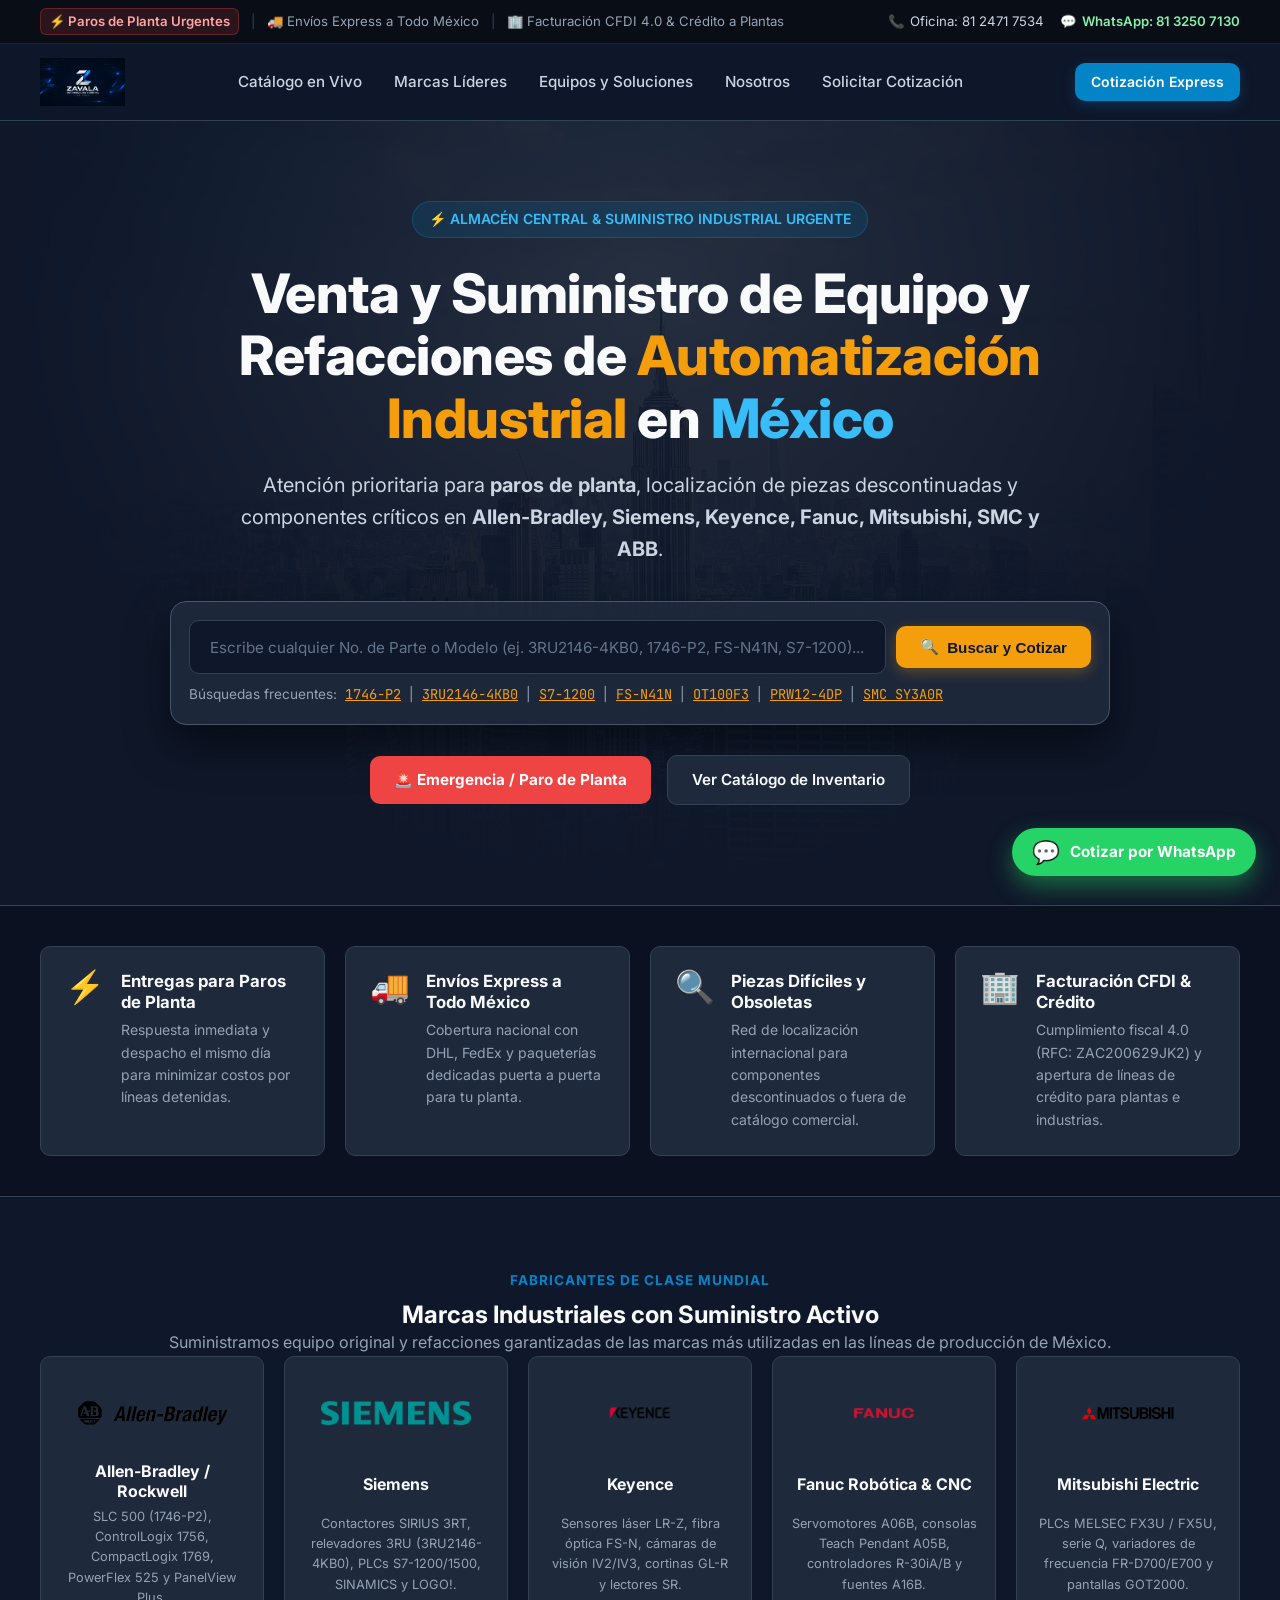
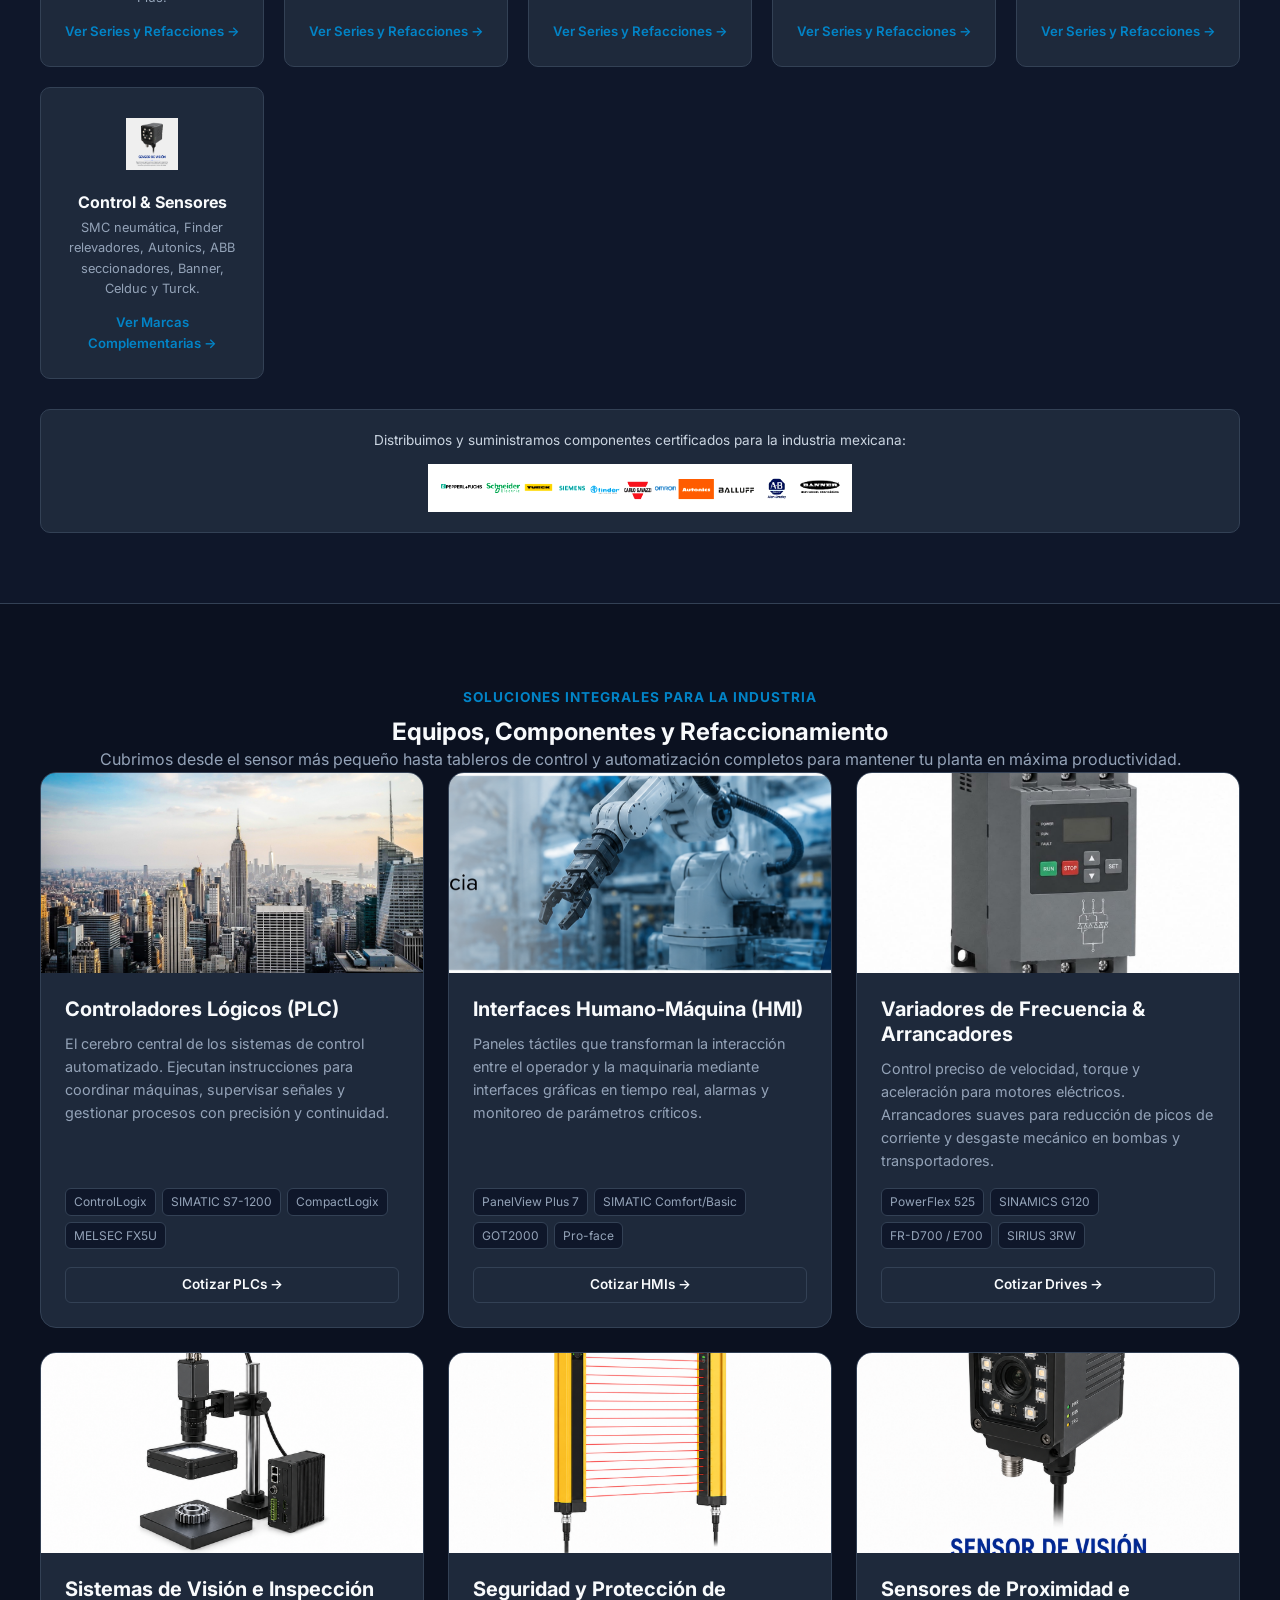
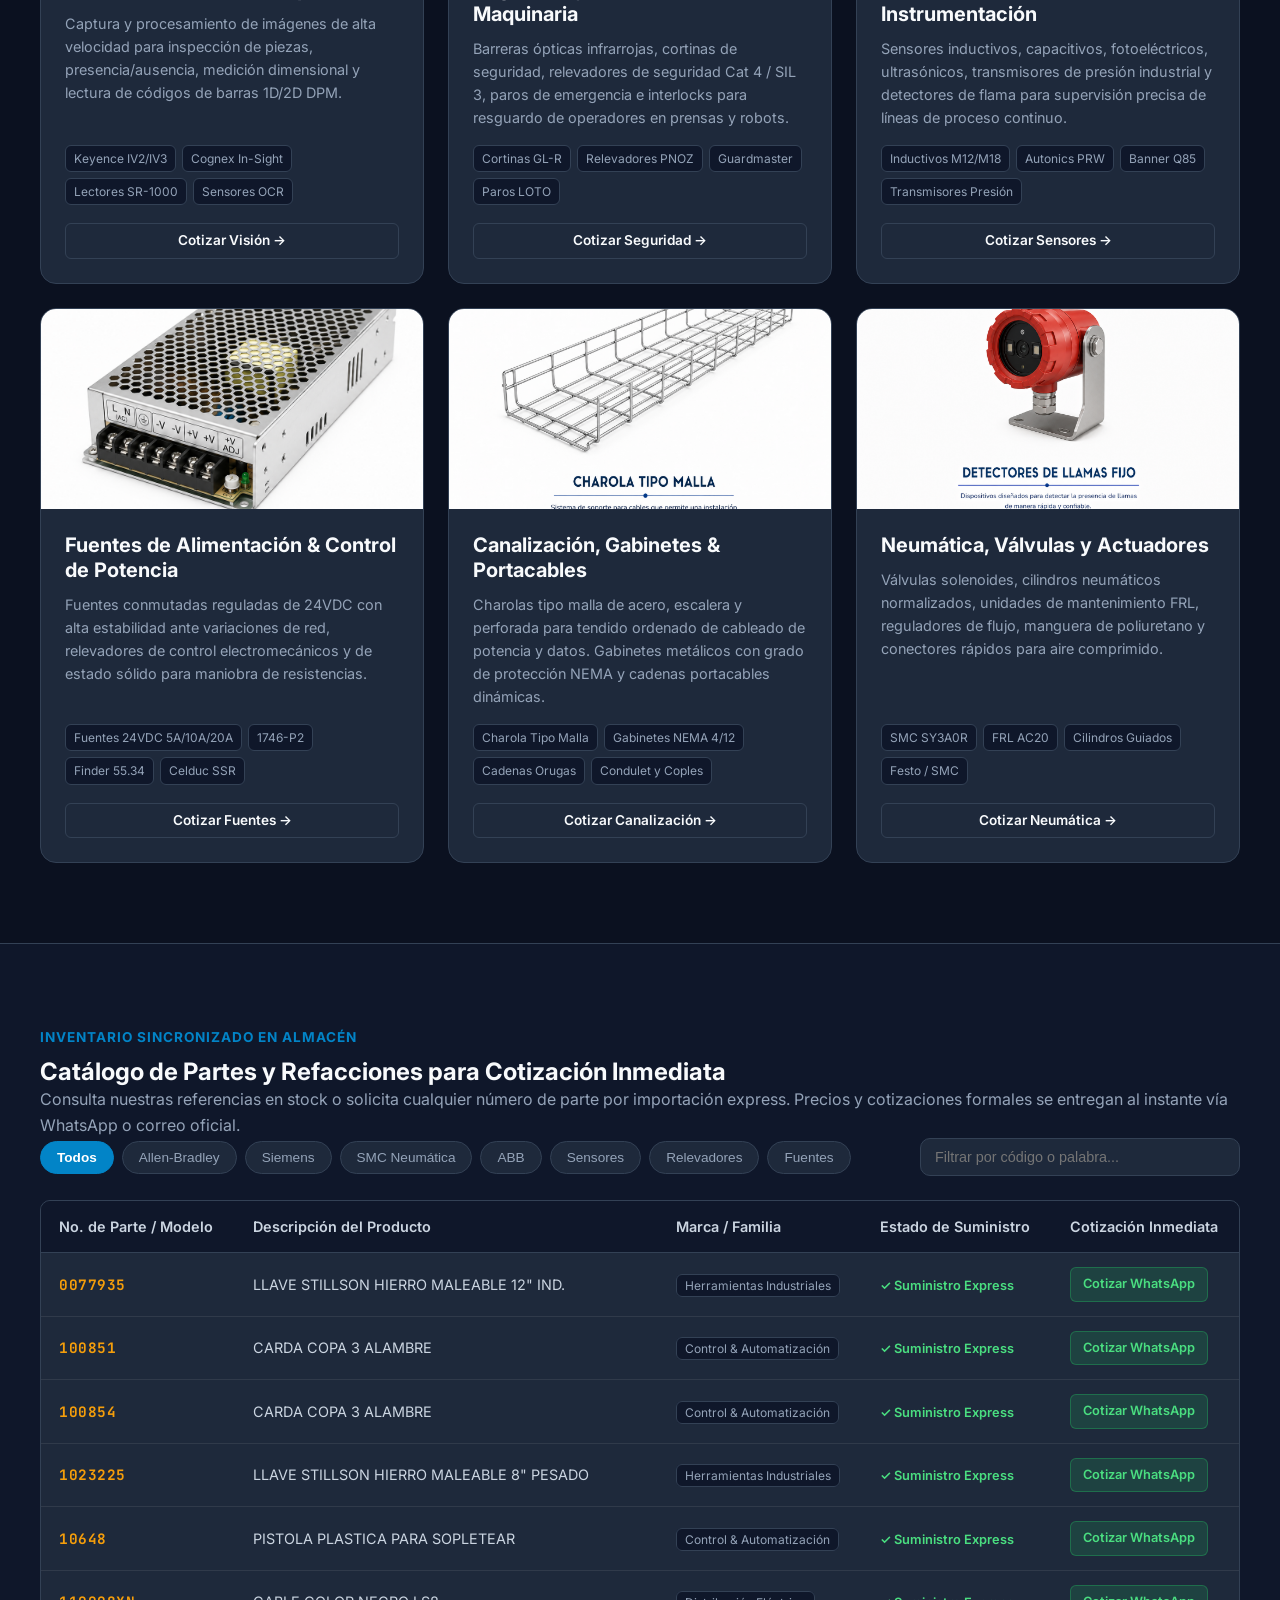
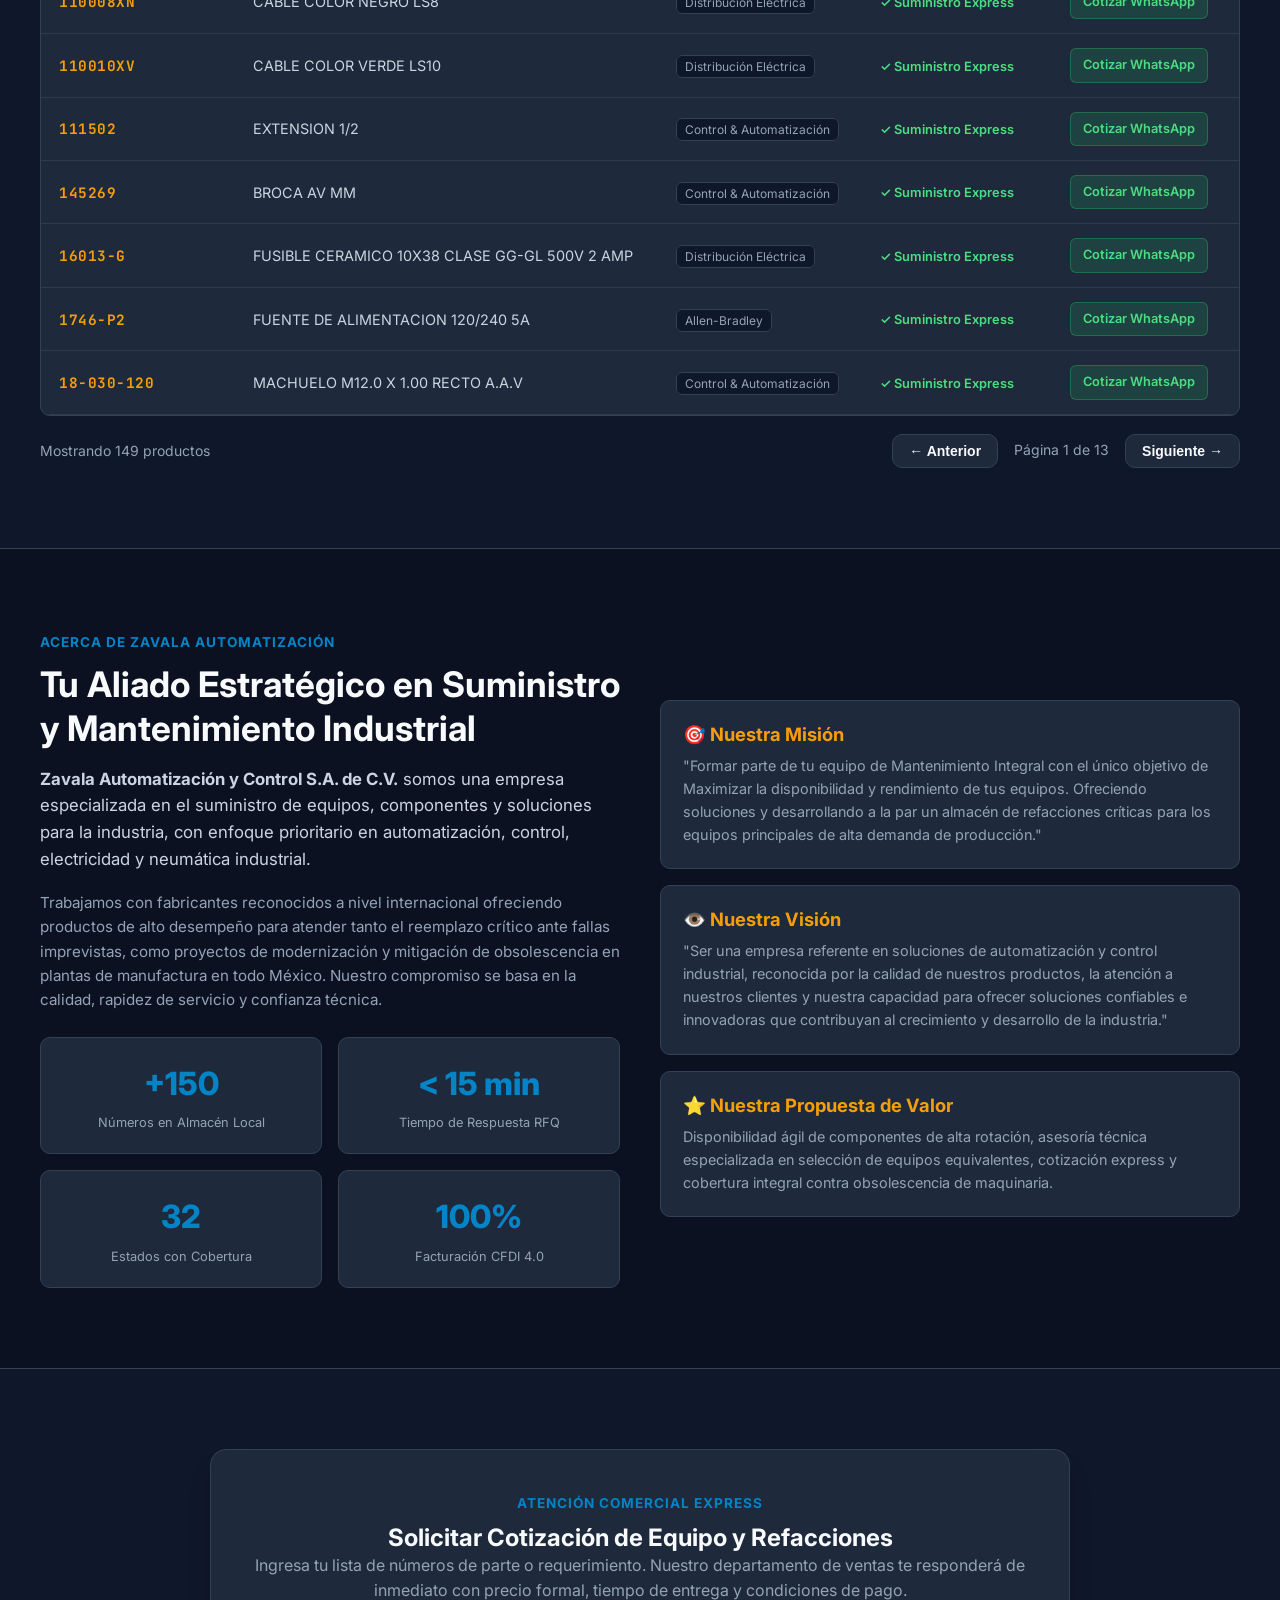
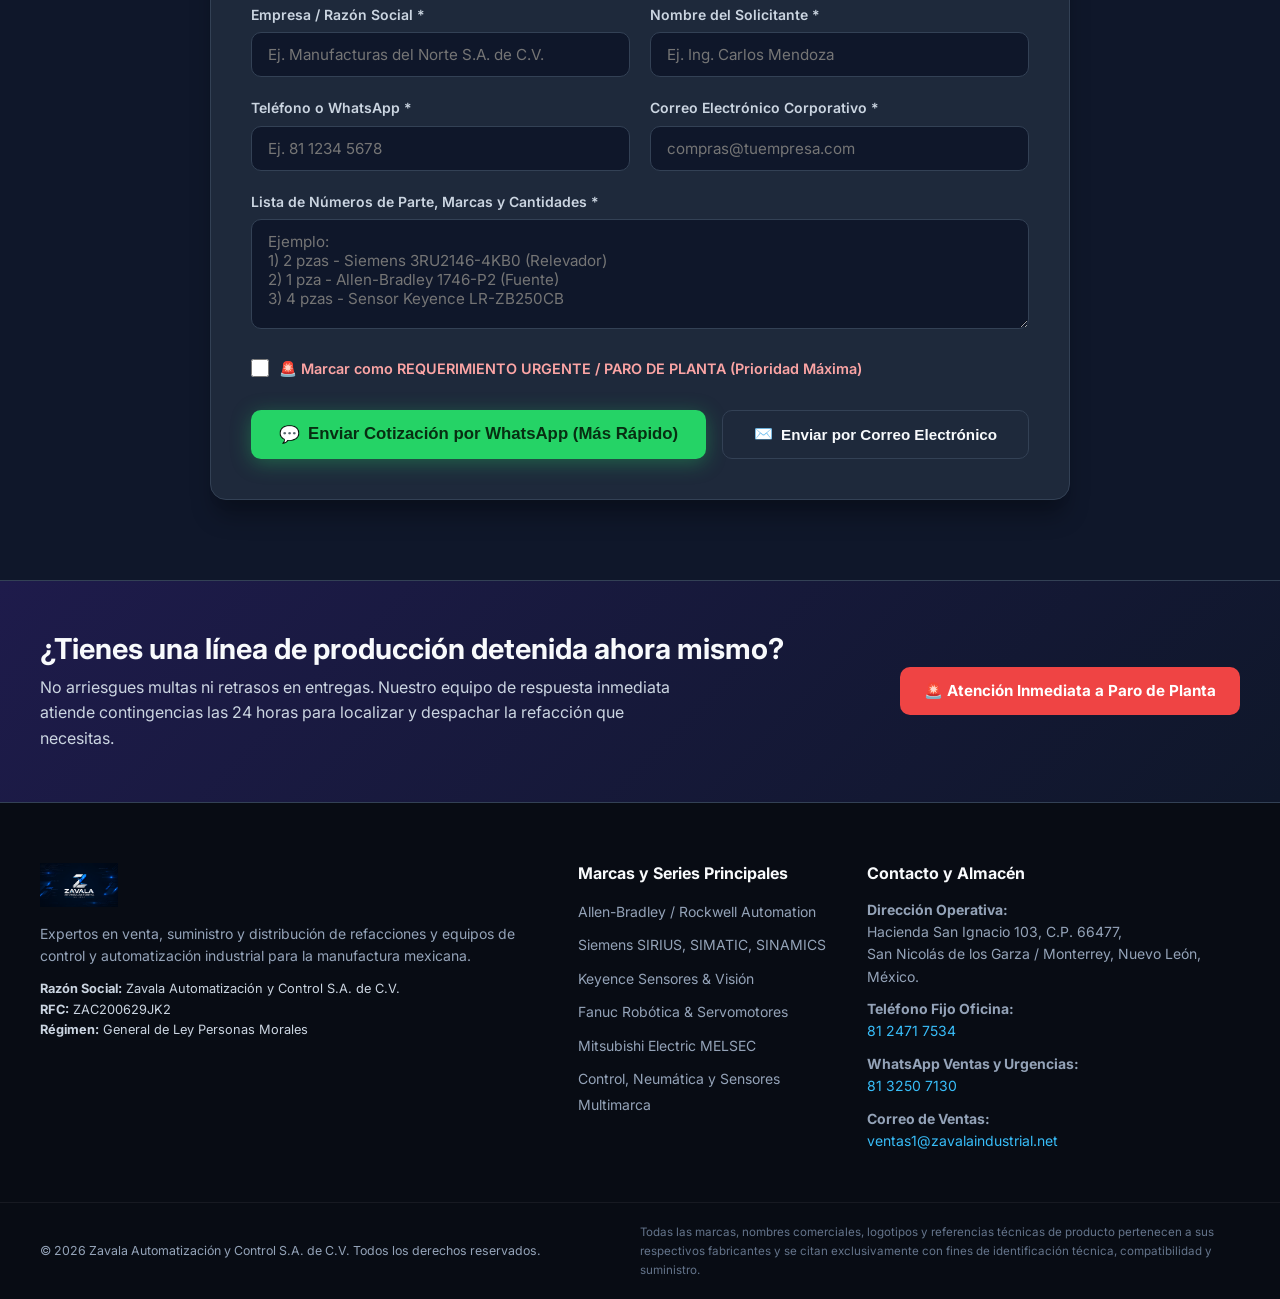
==== index.html @ d7dd98ec "feat: initial B2B portal and SEO catalog for Zavala Automatizacion" ====
<!DOCTYPE html>
<html lang="es-MX">
<head>
  <meta charset="UTF-8">
  <meta name="viewport" content="width=device-width, initial-scale=1.0">
  <title>Zavala Automatización y Control | Suministro y Refacciones Industriales en México</title>
  <meta name="description" content="Suministro urgente de refacciones y equipo de automatización industrial en México. Allen-Bradley, Siemens, Keyence, Fanuc, Mitsubishi, SMC y ABB. Atención inmediata a paros de planta, localización de piezas descontinuadas y crédito a industrias.">
  <meta name="keywords" content="automatizacion industrial monterrey, refacciones industriales mexico, paros de planta, allen bradley mexico, siemens sirius simatic, 1746-P2, 3RU2146-4KB0, sensores keyence, refacciones fanuc, variadores mitsubishi, venta de plcs">
  <link rel="canonical" href="https://zavalaautomatizacionycontrol.com.mx/">
  <link rel="icon" type="image/png" href="assets/img/favicon.png">
  <meta property="og:type" content="website">
  <meta property="og:title" content="Zavala Automatización y Control | Suministro y Refacciones Industriales en México">
  <meta property="og:description" content="Suministro de equipo y refacciones para la industria en México. Entregas urgentes para paros de planta, crédito a empresas y envíos express.">
  <meta property="og:url" content="https://zavalaautomatizacionycontrol.com.mx/">
  <meta property="og:image" content="https://zavalaautomatizacionycontrol.com.mx/assets/img/logo-zavala-horizontal.png">
  <link rel="preconnect" href="https://fonts.googleapis.com">
  <link rel="preconnect" href="https://fonts.gstatic.com" crossorigin>
  <link href="https://fonts.googleapis.com/css2?family=Inter:wght@400;500;600;700;800&family=JetBrains+Mono:wght@500;700&display=swap" rel="stylesheet">
  <link rel="stylesheet" href="assets/css/styles.css">
  <script type="application/ld+json">
  {"@context":"https://schema.org","@graph":[{"@type":"LocalBusiness","@id":"https://zavalaautomatizacionycontrol.com.mx/#organization","name":"Zavala Automatización y Control S.A. de C.V.","legalName":"Zavala Automatización y Control S.A. de C.V.","taxID":"ZAC200629JK2","url":"https://zavalaautomatizacionycontrol.com.mx/","logo":"https://zavalaautomatizacionycontrol.com.mx/assets/img/logo-zavala-horizontal.png","image":"https://zavalaautomatizacionycontrol.com.mx/assets/img/hero-bg.jpg","telephone":"+528124717534","email":"ventas1@zavalaindustrial.net","priceRange":"$$","address":{"@type":"PostalAddress","streetAddress":"Hacienda San Ignacio 103","addressLocality":"San Nicolás de los Garza / Monterrey","addressRegion":"Nuevo León","postalCode":"66477","addressCountry":"MX"},"areaServed":[{"@type":"Country","name":"México"},{"@type":"State","name":"Nuevo León"},{"@type":"State","name":"Coahuila"},{"@type":"State","name":"Querétaro"},{"@type":"State","name":"Guanajuato"},{"@type":"State","name":"San Luis Potosí"}],"openingHoursSpecification":[{"@type":"OpeningHoursSpecification","dayOfWeek":["Monday","Tuesday","Wednesday","Thursday","Friday"],"opens":"08:00","closes":"18:30"},{"@type":"OpeningHoursSpecification","dayOfWeek":["Saturday"],"opens":"09:00","closes":"14:00"}]},{"@type":"WebSite","@id":"https://zavalaautomatizacionycontrol.com.mx/#website","url":"https://zavalaautomatizacionycontrol.com.mx/","name":"Zavala Automatización y Control","potentialAction":{"@type":"SearchAction","target":"https://zavalaautomatizacionycontrol.com.mx/?q={search_term_string}","query-input":"required name=search_term_string"}}]}
  </script>
</head>
<body>
  <!-- 1. Topbar Corporativa -->
  <div class="topbar">
    <div class="container topbar-content">
      <div class="topbar-left">
        <span class="badge-urgent">⚡ Paros de Planta Urgentes</span>
        <span class="divider">|</span>
        <span>🚚 Envíos Express a Todo México</span>
        <span class="divider">|</span>
        <span>🏢 Facturación CFDI 4.0 & Crédito a Plantas</span>
      </div>
      <div class="topbar-right">
        <a href="tel:8124717534" class="topbar-link"><span class="icon">📞</span> Oficina: 81 2471 7534</a>
        <a href="https://wa.me/5218132507130" target="_blank" class="topbar-link topbar-wa"><span class="icon">💬</span> WhatsApp: 81 3250 7130</a>
      </div>
    </div>
  </div>

  <!-- 2. Header / Navegación -->
  <header class="site-header">
    <div class="container header-container">
      <a href="./" class="brand-logo-link">
        <img src="assets/img/logo-zavala-horizontal.png" alt="Zavala Automatización y Control S.A. de C.V." class="brand-logo" width="220" height="48">
      </a>
      <nav class="main-nav">
        <a href="#catalogo" class="nav-link">Catálogo en Vivo</a>
        <a href="#marcas" class="nav-link">Marcas Líderes</a>
        <a href="#equipos" class="nav-link">Equipos y Soluciones</a>
        <a href="#nosotros" class="nav-link">Nosotros</a>
        <a href="#contacto" class="nav-link">Solicitar Cotización</a>
      </nav>
      <div class="header-actions">
        <a href="https://wa.me/5218132507130?text=Hola%20Zavala%2C%20requiero%20cotizaci%C3%B3n%20urgente%20de%20un%20n%C3%BAmero%20de%20parte" target="_blank" class="btn btn-primary btn-sm">Cotización Express</a>
      </div>
    </div>
  </header>

  <main>
    <!-- 3. Hero Section con Buscador en Tiempo Real -->
    <section class="hero-section">
      <div class="hero-overlay"></div>
      <div class="container hero-content">
        <div class="hero-badge-pill"><span>⚡ ALMACÉN CENTRAL & SUMINISTRO INDUSTRIAL URGENTE</span></div>
        <h1 class="hero-title">Venta y Suministro de Equipo y Refacciones de <span class="highlight-amber">Automatización Industrial</span> en <span class="highlight-cyan">México</span></h1>
        <p class="hero-subtitle">Atención prioritaria para <strong>paros de planta</strong>, localización de piezas descontinuadas y componentes críticos en <strong>Allen-Bradley, Siemens, Keyence, Fanuc, Mitsubishi, SMC y ABB</strong>.</p>
        <div class="hero-search-wrapper">
          <div class="hero-search-box">
            <input type="text" id="hero-search-input" class="search-input-field" placeholder="Escribe cualquier No. de Parte o Modelo (ej. 3RU2146-4KB0, 1746-P2, FS-N41N, S7-1200)..." autocomplete="off">
            <button type="button" id="btn-hero-search" class="btn btn-accent"><span>🔍</span> Buscar y Cotizar</button>
          </div>
          <div class="hero-search-helper">
            <span>Búsquedas frecuentes:</span>
            <span class="helper-example" data-val="1746-P2">1746-P2</span> | <span class="helper-example" data-val="3RU2146-4KB0">3RU2146-4KB0</span> | <span class="helper-example" data-val="S7-1200">S7-1200</span> | <span class="helper-example" data-val="FS-N41N">FS-N41N</span> | <span class="helper-example" data-val="OT100F3">OT100F3</span> | <span class="helper-example" data-val="PRW12-4DP">PRW12-4DP</span> | <span class="helper-example" data-val="SMC SY3A0R">SMC SY3A0R</span>
          </div>
          <!-- Tarjeta Dinámica de Cotización Inmediata con enlace de respaldo resiliente -->
          <div id="custom-part-card" class="custom-part-card">
            <div class="custom-part-card-content">
              <div class="custom-part-text">
                <h4>¿Buscas el No. de Parte <span id="custom-part-query" class="part-number-code"></span>?</h4>
                <p>Lo suministramos de nuestro almacén local o mediante importación express en tiempo récord.</p>
              </div>
              <a href="https://wa.me/5218132507130" id="custom-part-wa-btn" target="_blank" class="btn btn-wa-large"><span>💬</span> Cotizar este No. de Parte por WhatsApp</a>
            </div>
          </div>
        </div>
        <div class="hero-cta-group">
          <a href="https://wa.me/5218132507130?text=Hola%20Zavala%2C%20tengo%20un%20paro%20de%20planta%20urgente%20y%20necesito%20cotizar" target="_blank" class="btn btn-danger-pulse">🚨 Emergencia / Paro de Planta</a>
          <a href="#catalogo" class="btn btn-secondary">Ver Catálogo de Inventario</a>
        </div>
      </div>
    </section>

    <!-- 4. Los 4 Diferenciadores B2B -->
    <section class="section-differentiators">
      <div class="container differentiators-grid">
        <div class="diff-card">
          <div class="diff-icon">⚡</div>
          <div class="diff-info"><h3>Entregas para Paros de Planta</h3><p>Respuesta inmediata y despacho el mismo día para minimizar costos por líneas detenidas.</p></div>
        </div>
        <div class="diff-card">
          <div class="diff-icon">🚚</div>
          <div class="diff-info"><h3>Envíos Express a Todo México</h3><p>Cobertura nacional con DHL, FedEx y paqueterías dedicadas puerta a puerta para tu planta.</p></div>
        </div>
        <div class="diff-card">
          <div class="diff-icon">🔍</div>
          <div class="diff-info"><h3>Piezas Difíciles y Obsoletas</h3><p>Red de localización internacional para componentes descontinuados o fuera de catálogo comercial.</p></div>
        </div>
        <div class="diff-card">
          <div class="diff-icon">🏢</div>
          <div class="diff-info"><h3>Facturación CFDI & Crédito</h3><p>Cumplimiento fiscal 4.0 (RFC: ZAC200629JK2) y apertura de líneas de crédito para plantas e industrias.</p></div>
        </div>
      </div>
    </section>

    <!-- 5. Marcas Líderes -->
    <section class="section-brands" id="marcas">
      <div class="container">
        <div class="section-header text-center">
          <span class="section-tag">Fabricantes de Clase Mundial</span>
          <h2>Marcas Industriales con Suministro Activo</h2>
          <p>Suministramos equipo original y refacciones garantizadas de las marcas más utilizadas en las líneas de producción de México.</p>
        </div>
        <div class="brands-grid">
          <a href="marcas/allen-bradley.html" class="brand-card-link">
            <div class="brand-card">
              <div class="brand-img-wrap"><img src="assets/img/marca-allen-bradley.png" alt="Allen-Bradley Rockwell Automation México" loading="lazy"></div>
              <h3>Allen-Bradley / Rockwell</h3>
              <p>SLC 500 (1746-P2), ControlLogix 1756, CompactLogix 1769, PowerFlex 525 y PanelView Plus.</p>
              <span class="brand-explore">Ver Series y Refacciones →</span>
            </div>
          </a>
          <a href="marcas/siemens.html" class="brand-card-link">
            <div class="brand-card">
              <div class="brand-img-wrap"><img src="assets/img/marca-siemens.png" alt="Siemens SIMATIC SIRIUS SINAMICS México" loading="lazy"></div>
              <h3>Siemens</h3>
              <p>Contactores SIRIUS 3RT, relevadores 3RU (3RU2146-4KB0), PLCs S7-1200/1500, SINAMICS y LOGO!.</p>
              <span class="brand-explore">Ver Series y Refacciones →</span>
            </div>
          </a>
          <a href="marcas/keyence.html" class="brand-card-link">
            <div class="brand-card">
              <div class="brand-img-wrap"><img src="assets/img/marca-keyence.png" alt="Sensores Keyence México" loading="lazy"></div>
              <h3>Keyence</h3>
              <p>Sensores láser LR-Z, fibra óptica FS-N, cámaras de visión IV2/IV3, cortinas GL-R y lectores SR.</p>
              <span class="brand-explore">Ver Series y Refacciones →</span>
            </div>
          </a>
          <a href="marcas/fanuc.html" class="brand-card-link">
            <div class="brand-card">
              <div class="brand-img-wrap"><img src="assets/img/marca-fanuc.png" alt="Refacciones Fanuc Robotica y CNC México" loading="lazy"></div>
              <h3>Fanuc Robótica & CNC</h3>
              <p>Servomotores A06B, consolas Teach Pendant A05B, controladores R-30iA/B y fuentes A16B.</p>
              <span class="brand-explore">Ver Series y Refacciones →</span>
            </div>
          </a>
          <a href="marcas/mitsubishi.html" class="brand-card-link">
            <div class="brand-card">
              <div class="brand-img-wrap"><img src="assets/img/marca-mitsubishi.png" alt="Mitsubishi Electric Automatizacion México" loading="lazy"></div>
              <h3>Mitsubishi Electric</h3>
              <p>PLCs MELSEC FX3U / FX5U, serie Q, variadores de frecuencia FR-D700/E700 y pantallas GOT2000.</p>
              <span class="brand-explore">Ver Series y Refacciones →</span>
            </div>
          </a>
          <a href="marcas/control-y-sensores.html" class="brand-card-link">
            <div class="brand-card">
              <div class="brand-img-wrap"><img src="assets/img/equipo-sensores-proximidad.png" alt="Sensores y Neumática Industrial Multimarca" loading="lazy"></div>
              <h3>Control & Sensores</h3>
              <p>SMC neumática, Finder relevadores, Autonics, ABB seccionadores, Banner, Celduc y Turck.</p>
              <span class="brand-explore">Ver Marcas Complementarias →</span>
            </div>
          </a>
        </div>
        <div class="brands-odoo-cintillo">
          <p>Distribuimos y suministramos componentes certificados para la industria mexicana:</p>
          <img src="assets/img/cintillo-marcas-odoo.png" alt="Marcas industriales representadas por Zavala" loading="lazy">
        </div>
      </div>
    </section>

    <!-- 6. Las 9 Categorías de Equipos -->
    <section class="section-categories" id="equipos">
      <div class="container">
        <div class="section-header text-center">
          <span class="section-tag">Soluciones Integrales para la Industria</span>
          <h2>Equipos, Componentes y Refaccionamiento</h2>
          <p>Cubrimos desde el sensor más pequeño hasta tableros de control y automatización completos para mantener tu planta en máxima productividad.</p>
        </div>
        <div class="categories-grid">
          <div class="category-card">
            <img src="assets/img/hero-bg.jpg" alt="Procesadores y Controladores Lógicos PLC" class="category-card-img" loading="lazy">
            <div class="category-card-body">
              <h3>Controladores Lógicos (PLC)</h3>
              <p>El cerebro central de los sistemas de control automatizado. Ejecutan instrucciones para coordinar máquinas, supervisar señales y gestionar procesos con precisión y continuidad.</p>
              <div class="category-tags"><span class="tech-tag">ControlLogix</span><span class="tech-tag">SIMATIC S7-1200</span><span class="tech-tag">CompactLogix</span><span class="tech-tag">MELSEC FX5U</span></div>
              <a href="https://wa.me/5218132507130?text=Hola%20Zavala%2C%20requiero%20cotizaci%C3%B3n%20de%20PLCs%20y%20M%C3%B3dulos" target="_blank" class="btn btn-outline-sm">Cotizar PLCs →</a>
            </div>
          </div>
          <div class="category-card">
            <img src="assets/img/banner-secundario.png" alt="Interfaces Humano Máquina HMI" class="category-card-img" loading="lazy">
            <div class="category-card-body">
              <h3>Interfaces Humano-Máquina (HMI)</h3>
              <p>Paneles táctiles que transforman la interacción entre el operador y la maquinaria mediante interfaces gráficas en tiempo real, alarmas y monitoreo de parámetros críticos.</p>
              <div class="category-tags"><span class="tech-tag">PanelView Plus 7</span><span class="tech-tag">SIMATIC Comfort/Basic</span><span class="tech-tag">GOT2000</span><span class="tech-tag">Pro-face</span></div>
              <a href="https://wa.me/5218132507130?text=Hola%20Zavala%2C%20requiero%20cotizaci%C3%B3n%20de%20pantallas%20HMI" target="_blank" class="btn btn-outline-sm">Cotizar HMIs →</a>
            </div>
          </div>
          <div class="category-card">
            <img src="assets/img/equipo-arrancador-suave.jpeg" alt="Variadores de Frecuencia y Arrancadores Suaves" class="category-card-img" loading="lazy">
            <div class="category-card-body">
              <h3>Variadores de Frecuencia & Arrancadores</h3>
              <p>Control preciso de velocidad, torque y aceleración para motores eléctricos. Arrancadores suaves para reducción de picos de corriente y desgaste mecánico en bombas y transportadores.</p>
              <div class="category-tags"><span class="tech-tag">PowerFlex 525</span><span class="tech-tag">SINAMICS G120</span><span class="tech-tag">FR-D700 / E700</span><span class="tech-tag">SIRIUS 3RW</span></div>
              <a href="https://wa.me/5218132507130?text=Hola%20Zavala%2C%20requiero%20cotizar%20un%20variador%20o%20arrancador%20suave" target="_blank" class="btn btn-outline-sm">Cotizar Drives →</a>
            </div>
          </div>
          <div class="category-card">
            <img src="assets/img/equipo-sistemas-vision.png" alt="Sistemas de Visión Artificial y Lectores" class="category-card-img" loading="lazy">
            <div class="category-card-body">
              <h3>Sistemas de Visión e Inspección</h3>
              <p>Captura y procesamiento de imágenes de alta velocidad para inspección de piezas, presencia/ausencia, medición dimensional y lectura de códigos de barras 1D/2D DPM.</p>
              <div class="category-tags"><span class="tech-tag">Keyence IV2/IV3</span><span class="tech-tag">Cognex In-Sight</span><span class="tech-tag">Lectores SR-1000</span><span class="tech-tag">Sensores OCR</span></div>
              <a href="https://wa.me/5218132507130?text=Hola%20Zavala%2C%20necesito%20cotizar%20c%C3%A1maras%20o%20sistemas%20de%20visi%C3%B3n" target="_blank" class="btn btn-outline-sm">Cotizar Visión →</a>
            </div>
          </div>
          <div class="category-card">
            <img src="assets/img/equipo-cortinas-seguridad.png" alt="Seguridad Industrial y Cortinas Ópticas" class="category-card-img" loading="lazy">
            <div class="category-card-body">
              <h3>Seguridad y Protección de Maquinaria</h3>
              <p>Barreras ópticas infrarrojas, cortinas de seguridad, relevadores de seguridad Cat 4 / SIL 3, paros de emergencia e interlocks para resguardo de operadores en prensas y robots.</p>
              <div class="category-tags"><span class="tech-tag">Cortinas GL-R</span><span class="tech-tag">Relevadores PNOZ</span><span class="tech-tag">Guardmaster</span><span class="tech-tag">Paros LOTO</span></div>
              <a href="https://wa.me/5218132507130?text=Hola%20Zavala%2C%20requiero%20cotizar%20cortinas%20o%20relevadores%20de%20seguridad" target="_blank" class="btn btn-outline-sm">Cotizar Seguridad →</a>
            </div>
          </div>
          <div class="category-card">
            <img src="assets/img/equipo-sensores-proximidad.png" alt="Sensores de Proximidad e Instrumentación" class="category-card-img" loading="lazy">
            <div class="category-card-body">
              <h3>Sensores de Proximidad e Instrumentación</h3>
              <p>Sensores inductivos, capacitivos, fotoeléctricos, ultrasónicos, transmisores de presión industrial y detectores de flama para supervisión precisa de líneas de proceso continuo.</p>
              <div class="category-tags"><span class="tech-tag">Inductivos M12/M18</span><span class="tech-tag">Autonics PRW</span><span class="tech-tag">Banner Q85</span><span class="tech-tag">Transmisores Presión</span></div>
              <a href="https://wa.me/5218132507130?text=Hola%20Zavala%2C%20requiero%20sensores%20o%20transmisores%20industriales" target="_blank" class="btn btn-outline-sm">Cotizar Sensores →</a>
            </div>
          </div>
          <div class="category-card">
            <img src="assets/img/equipo-fuentes-alimentacion.png" alt="Fuentes de Alimentación y Distribución" class="category-card-img" loading="lazy">
            <div class="category-card-body">
              <h3>Fuentes de Alimentación & Control de Potencia</h3>
              <p>Fuentes conmutadas reguladas de 24VDC con alta estabilidad ante variaciones de red, relevadores de control electromecánicos y de estado sólido para maniobra de resistencias.</p>
              <div class="category-tags"><span class="tech-tag">Fuentes 24VDC 5A/10A/20A</span><span class="tech-tag">1746-P2</span><span class="tech-tag">Finder 55.34</span><span class="tech-tag">Celduc SSR</span></div>
              <a href="https://wa.me/5218132507130?text=Hola%20Zavala%2C%20requiero%20fuentes%20de%20poder%20o%20relevadores" target="_blank" class="btn btn-outline-sm">Cotizar Fuentes →</a>
            </div>
          </div>
          <div class="category-card">
            <img src="assets/img/equipo-charolas-portacables.png" alt="Canalización, Portacables y Gabinetes" class="category-card-img" loading="lazy">
            <div class="category-card-body">
              <h3>Canalización, Gabinetes & Portacables</h3>
              <p>Charolas tipo malla de acero, escalera y perforada para tendido ordenado de cableado de potencia y datos. Gabinetes metálicos con grado de protección NEMA y cadenas portacables dinámicas.</p>
              <div class="category-tags"><span class="tech-tag">Charola Tipo Malla</span><span class="tech-tag">Gabinetes NEMA 4/12</span><span class="tech-tag">Cadenas Orugas</span><span class="tech-tag">Condulet y Coples</span></div>
              <a href="https://wa.me/5218132507130?text=Hola%20Zavala%2C%20requiero%20charolas%20o%20gabinetes%20industriales" target="_blank" class="btn btn-outline-sm">Cotizar Canalización →</a>
            </div>
          </div>
          <div class="category-card">
            <img src="assets/img/equipo-detectores-flama.png" alt="Neumática e Instrumentación Industrial" class="category-card-img" loading="lazy">
            <div class="category-card-body">
              <h3>Neumática, Válvulas y Actuadores</h3>
              <p>Válvulas solenoides, cilindros neumáticos normalizados, unidades de mantenimiento FRL, reguladores de flujo, manguera de poliuretano y conectores rápidos para aire comprimido.</p>
              <div class="category-tags"><span class="tech-tag">SMC SY3A0R</span><span class="tech-tag">FRL AC20</span><span class="tech-tag">Cilindros Guiados</span><span class="tech-tag">Festo / SMC</span></div>
              <a href="https://wa.me/5218132507130?text=Hola%20Zavala%2C%20requiero%20equipo%20neum%C3%A1tico%20o%20v%C3%A1lvulas" target="_blank" class="btn btn-outline-sm">Cotizar Neumática →</a>
            </div>
          </div>
        </div>
      </div>
    </section>

    <!-- 7. Catálogo en Vivo Sincronizado (149 Productos) -->
    <section class="section-live-catalog" id="catalogo">
      <div class="container">
        <div class="section-header">
          <span class="section-tag">Inventario Sincronizado en Almacén</span>
          <h2>Catálogo de Partes y Refacciones para Cotización Inmediata</h2>
          <p>Consulta nuestras referencias en stock o solicita cualquier número de parte por importación express. Precios y cotizaciones formales se entregan al instante vía WhatsApp o correo oficial.</p>
        </div>
        <div class="catalog-controls">
          <div class="category-filters">
            <button type="button" class="filter-btn active" data-category="todos">Todos</button>
            <button type="button" class="filter-btn" data-category="Allen-Bradley">Allen-Bradley</button>
            <button type="button" class="filter-btn" data-category="Siemens">Siemens</button>
            <button type="button" class="filter-btn" data-category="SMC">SMC Neumática</button>
            <button type="button" class="filter-btn" data-category="ABB">ABB</button>
            <button type="button" class="filter-btn" data-category="Sensores e Instrumentación">Sensores</button>
            <button type="button" class="filter-btn" data-category="Relevación y Seguridad">Relevadores</button>
            <button type="button" class="filter-btn" data-category="Fuentes de Alimentación">Fuentes</button>
          </div>
          <div class="catalog-search-box">
            <input type="text" id="catalog-search-input" class="catalog-search-input" placeholder="Filtrar por código o palabra...">
          </div>
        </div>
        <div class="table-responsive">
          <table class="table-industrial">
            <thead>
              <tr>
                <th>No. de Parte / Modelo</th>
                <th>Descripción del Producto</th>
                <th>Marca / Familia</th>
                <th>Estado de Suministro</th>
                <th>Cotización Inmediata</th>
              </tr>
            </thead>
            <tbody id="catalog-tbody">
              <tr><td colspan="5" class="text-center py-4">Cargando inventario sincronizado de Odoo...</td></tr>
            </tbody>
          </table>
        </div>
        <div class="catalog-pagination">
          <div id="catalog-count">Cargando datos...</div>
          <div class="pagination-controls">
            <button type="button" id="btn-prev-page" class="btn btn-secondary btn-sm" disabled>← Anterior</button>
            <span id="page-info" style="line-height: 32px; padding: 0 8px;">Página 1</span>
            <button type="button" id="btn-next-page" class="btn btn-secondary btn-sm">Siguiente →</button>
          </div>
        </div>
      </div>
    </section>

    <!-- 8. Quiénes Somos, Misión y Visión -->
    <section class="section-about" id="nosotros">
      <div class="container about-grid">
        <div class="about-text">
          <span class="section-tag">Acerca de Zavala Automatización</span>
          <h2>Tu Aliado Estratégico en Suministro y Mantenimiento Industrial</h2>
          <p class="about-lead"><strong>Zavala Automatización y Control S.A. de C.V.</strong> somos una empresa especializada en el suministro de equipos, componentes y soluciones para la industria, con enfoque prioritario en automatización, control, electricidad y neumática industrial.</p>
          <p class="about-desc">Trabajamos con fabricantes reconocidos a nivel internacional ofreciendo productos de alto desempeño para atender tanto el reemplazo crítico ante fallas imprevistas, como proyectos de modernización y mitigación de obsolescencia en plantas de manufactura en todo México. Nuestro compromiso se basa en la calidad, rapidez de servicio y confianza técnica.</p>
          <div class="about-stats">
            <div class="stat-box"><div class="stat-num">+150</div><div class="stat-label">Números en Almacén Local</div></div>
            <div class="stat-box"><div class="stat-num">&lt; 15 min</div><div class="stat-label">Tiempo de Respuesta RFQ</div></div>
            <div class="stat-box"><div class="stat-num">32</div><div class="stat-label">Estados con Cobertura</div></div>
            <div class="stat-box"><div class="stat-num">100%</div><div class="stat-label">Facturación CFDI 4.0</div></div>
          </div>
        </div>
        <div class="mv-cards-grid">
          <div class="mv-card">
            <h3>🎯 Nuestra Misión</h3>
            <p>"Formar parte de tu equipo de Mantenimiento Integral con el único objetivo de Maximizar la disponibilidad y rendimiento de tus equipos. Ofreciendo soluciones y desarrollando a la par un almacén de refacciones críticas para los equipos principales de alta demanda de producción."</p>
          </div>
          <div class="mv-card">
            <h3>👁️ Nuestra Visión</h3>
            <p>"Ser una empresa referente en soluciones de automatización y control industrial, reconocida por la calidad de nuestros productos, la atención a nuestros clientes y nuestra capacidad para ofrecer soluciones confiables e innovadoras que contribuyan al crecimiento y desarrollo de la industria."</p>
          </div>
          <div class="mv-card">
            <h3>⭐ Nuestra Propuesta de Valor</h3>
            <p>Disponibilidad ágil de componentes de alta rotación, asesoría técnica especializada en selección de equipos equivalentes, cotización express y cobertura integral contra obsolescencia de maquinaria.</p>
          </div>
        </div>
      </div>
    </section>

    <!-- 9. Formulario RFQ -->
    <section class="section-rfq" id="contacto">
      <div class="container">
        <div class="rfq-wrapper">
          <div class="section-header text-center">
            <span class="section-tag">Atención Comercial Express</span>
            <h2>Solicitar Cotización de Equipo y Refacciones</h2>
            <p>Ingresa tu lista de números de parte o requerimiento. Nuestro departamento de ventas te responderá de inmediato con precio formal, tiempo de entrega y condiciones de pago.</p>
          </div>
          <form id="rfq-form" class="rfq-form">
            <div class="form-group">
              <label for="rfq-empresa" class="form-label">Empresa / Razón Social *</label>
              <input type="text" id="rfq-empresa" class="form-control" placeholder="Ej. Manufacturas del Norte S.A. de C.V." required>
            </div>
            <div class="form-group">
              <label for="rfq-contacto" class="form-label">Nombre del Solicitante *</label>
              <input type="text" id="rfq-contacto" class="form-control" placeholder="Ej. Ing. Carlos Mendoza" required>
            </div>
            <div class="form-group">
              <label for="rfq-telefono" class="form-label">Teléfono o WhatsApp *</label>
              <input type="tel" id="rfq-telefono" class="form-control" placeholder="Ej. 81 1234 5678" required>
            </div>
            <div class="form-group">
              <label for="rfq-email" class="form-label">Correo Electrónico Corporativo *</label>
              <input type="email" id="rfq-email" class="form-control" placeholder="compras@tuempresa.com" required>
            </div>
            <div class="form-group-full">
              <label for="rfq-partes" class="form-label">Lista de Números de Parte, Marcas y Cantidades *</label>
              <textarea id="rfq-partes" class="form-control" placeholder="Ejemplo:&#10;1) 2 pzas - Siemens 3RU2146-4KB0 (Relevador)&#10;2) 1 pza - Allen-Bradley 1746-P2 (Fuente)&#10;3) 4 pzas - Sensor Keyence LR-ZB250CB" required></textarea>
            </div>
            <div class="form-group-full form-check">
              <input type="checkbox" id="rfq-urgente">
              <label for="rfq-urgente">🚨 Marcar como REQUERIMIENTO URGENTE / PARO DE PLANTA (Prioridad Máxima)</label>
            </div>
            <div class="rfq-actions">
              <button type="button" id="btn-rfq-wa" class="btn btn-wa-large" style="flex: 1;"><span>💬</span> Enviar Cotización por WhatsApp (Más Rápido)</button>
              <button type="button" id="btn-rfq-email" class="btn btn-secondary" style="flex: 1;"><span>✉️</span> Enviar por Correo Electrónico</button>
            </div>
          </form>
        </div>
      </div>
    </section>

    <!-- 10. Banner de Urgencia -->
    <section class="section-urgent-banner">
      <div class="container urgent-banner-box">
        <div class="urgent-text">
          <h2>¿Tienes una línea de producción detenida ahora mismo?</h2>
          <p>No arriesgues multas ni retrasos en entregas. Nuestro equipo de respuesta inmediata atiende contingencias las 24 horas para localizar y despachar la refacción que necesitas.</p>
        </div>
        <div class="urgent-actions">
          <a href="https://wa.me/5218132507130?text=EMERGENCIA%3A%20Paro%20de%20planta%20en%20curso.%20Requiero%20soporte%20y%20suministro%20inmediato" target="_blank" class="btn btn-danger-pulse">🚨 Atención Inmediata a Paro de Planta</a>
        </div>
      </div>
    </section>
  </main>

  <!-- 11. Footer -->
  <footer class="site-footer">
    <div class="container footer-grid">
      <div class="footer-col footer-about">
        <img src="assets/img/logo-zavala-horizontal.png" alt="Zavala Automatización y Control" class="footer-logo" width="220">
        <p>Expertos en venta, suministro y distribución de refacciones y equipos de control y automatización industrial para la manufactura mexicana.</p>
        <p class="company-legal"><strong>Razón Social:</strong> Zavala Automatización y Control S.A. de C.V.<br><strong>RFC:</strong> ZAC200629JK2<br><strong>Régimen:</strong> General de Ley Personas Morales</p>
      </div>
      <div class="footer-col">
        <h4>Marcas y Series Principales</h4>
        <ul class="footer-links">
          <li><a href="marcas/allen-bradley.html">Allen-Bradley / Rockwell Automation</a></li>
          <li><a href="marcas/siemens.html">Siemens SIRIUS, SIMATIC, SINAMICS</a></li>
          <li><a href="marcas/keyence.html">Keyence Sensores & Visión</a></li>
          <li><a href="marcas/fanuc.html">Fanuc Robótica & Servomotores</a></li>
          <li><a href="marcas/mitsubishi.html">Mitsubishi Electric MELSEC</a></li>
          <li><a href="marcas/control-y-sensores.html">Control, Neumática y Sensores Multimarca</a></li>
        </ul>
      </div>
      <div class="footer-col">
        <h4>Contacto y Almacén</h4>
        <p class="footer-contact-item"><strong>Dirección Operativa:</strong><br>Hacienda San Ignacio 103, C.P. 66477,<br>San Nicolás de los Garza / Monterrey, Nuevo León, México.</p>
        <p class="footer-contact-item"><strong>Teléfono Fijo Oficina:</strong><br><a href="tel:8124717534">81 2471 7534</a></p>
        <p class="footer-contact-item"><strong>WhatsApp Ventas y Urgencias:</strong><br><a href="https://wa.me/5218132507130" target="_blank">81 3250 7130</a></p>
        <p class="footer-contact-item"><strong>Correo de Ventas:</strong><br><a href="mailto:ventas1@zavalaindustrial.net">ventas1@zavalaindustrial.net</a></p>
      </div>
    </div>
    <div class="footer-bottom">
      <div class="container footer-bottom-content">
        <p>© 2026 Zavala Automatización y Control S.A. de C.V. Todos los derechos reservados.</p>
        <p class="footer-disclaimer">Todas las marcas, nombres comerciales, logotipos y referencias técnicas de producto pertenecen a sus respectivos fabricantes y se citan exclusivamente con fines de identificación técnica, compatibilidad y suministro.</p>
      </div>
    </div>
  </footer>

  <!-- 12. Botón Flotante Permanente de WhatsApp -->
  <a href="https://wa.me/5218132507130?text=Hola%20Zavala%2C%20requiero%20cotizaci%C3%B3n%20urgente%20de%20equipo%20industrial" class="wa-floating-btn" target="_blank" aria-label="Contactar a Ventas por WhatsApp">
    <span class="wa-icon">💬</span>
    <span class="wa-text">Cotizar por WhatsApp</span>
  </a>

  <script src="assets/js/app.js"></script>
</body>
</html>
---- assets/css/styles.css ----
/* ==========================================================================
   ZAVALA AUTOMATIZACIÓN Y CONTROL S.A. DE C.V.
   styles.css - Master Aggregator Stylesheet
   ========================================================================== */

@import url('base.css');
@import url('layout.css');
@import url('components.css');
@import url('brands.css');
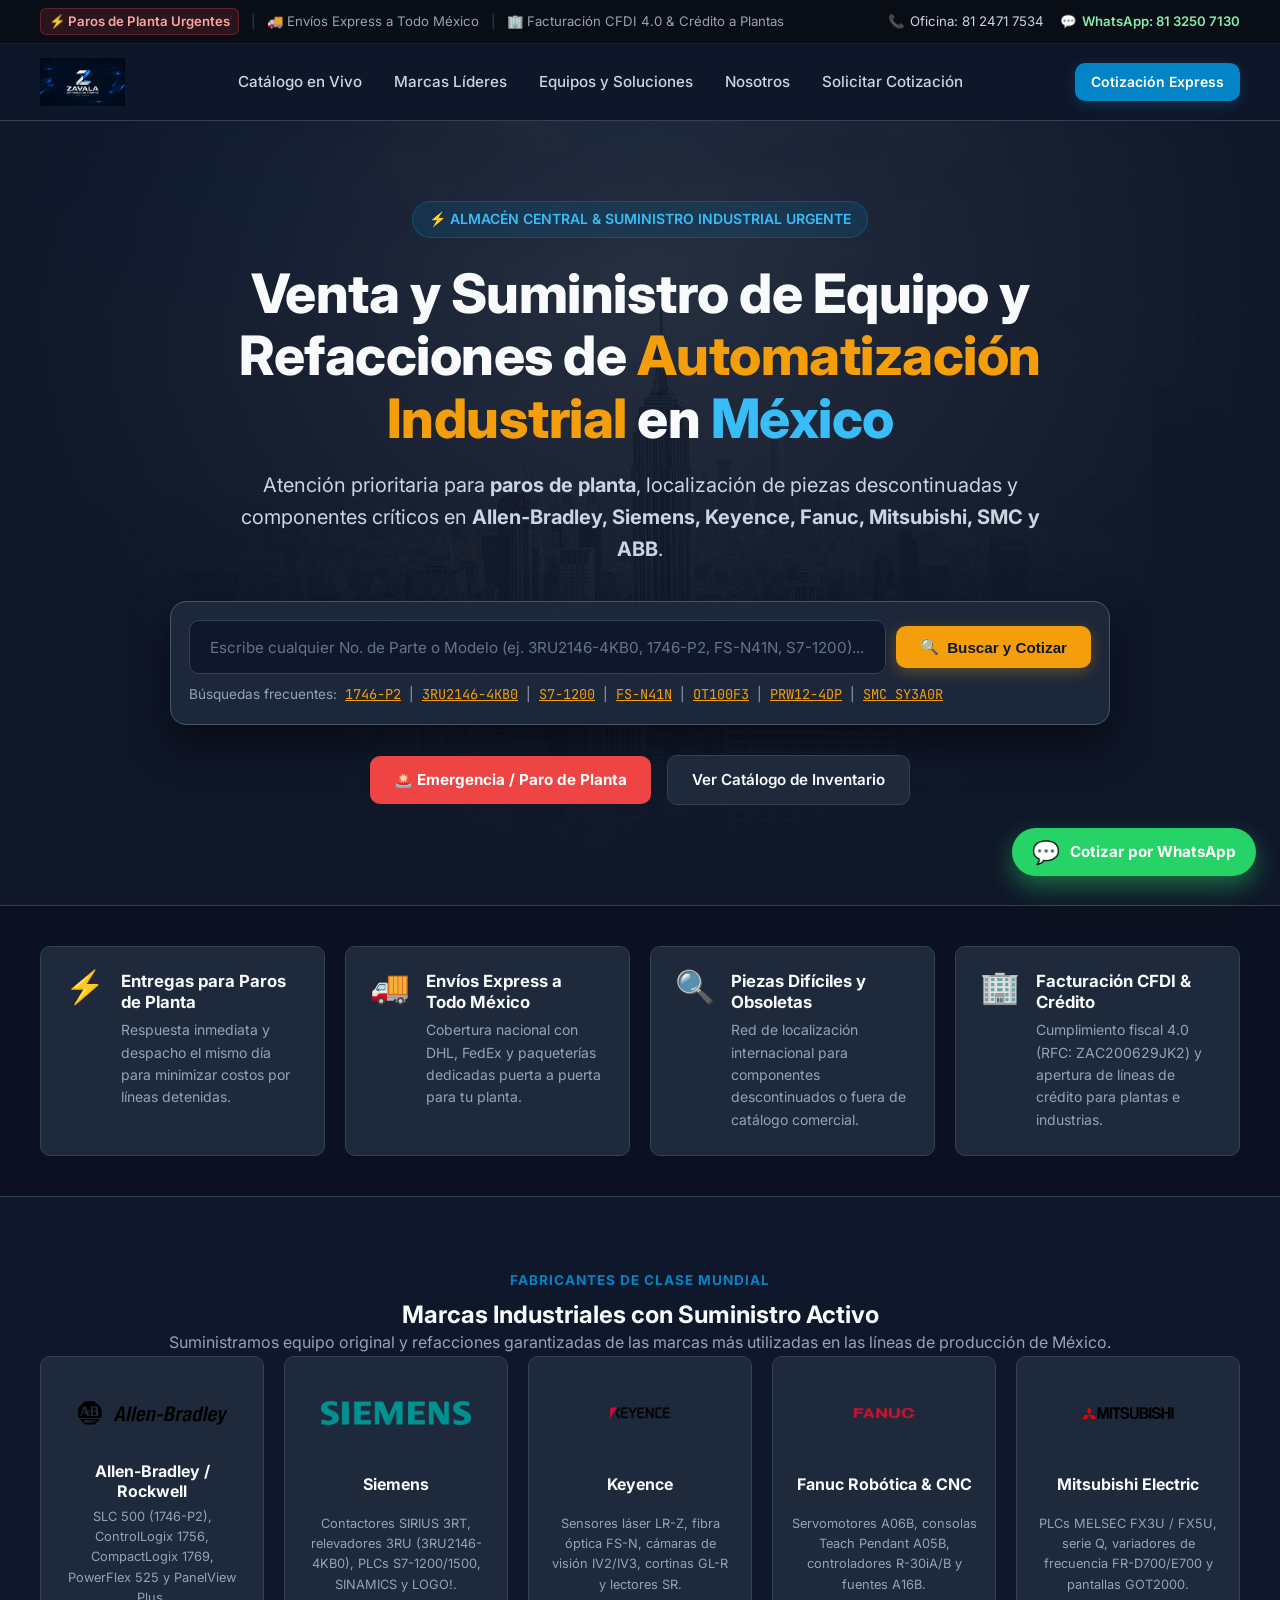
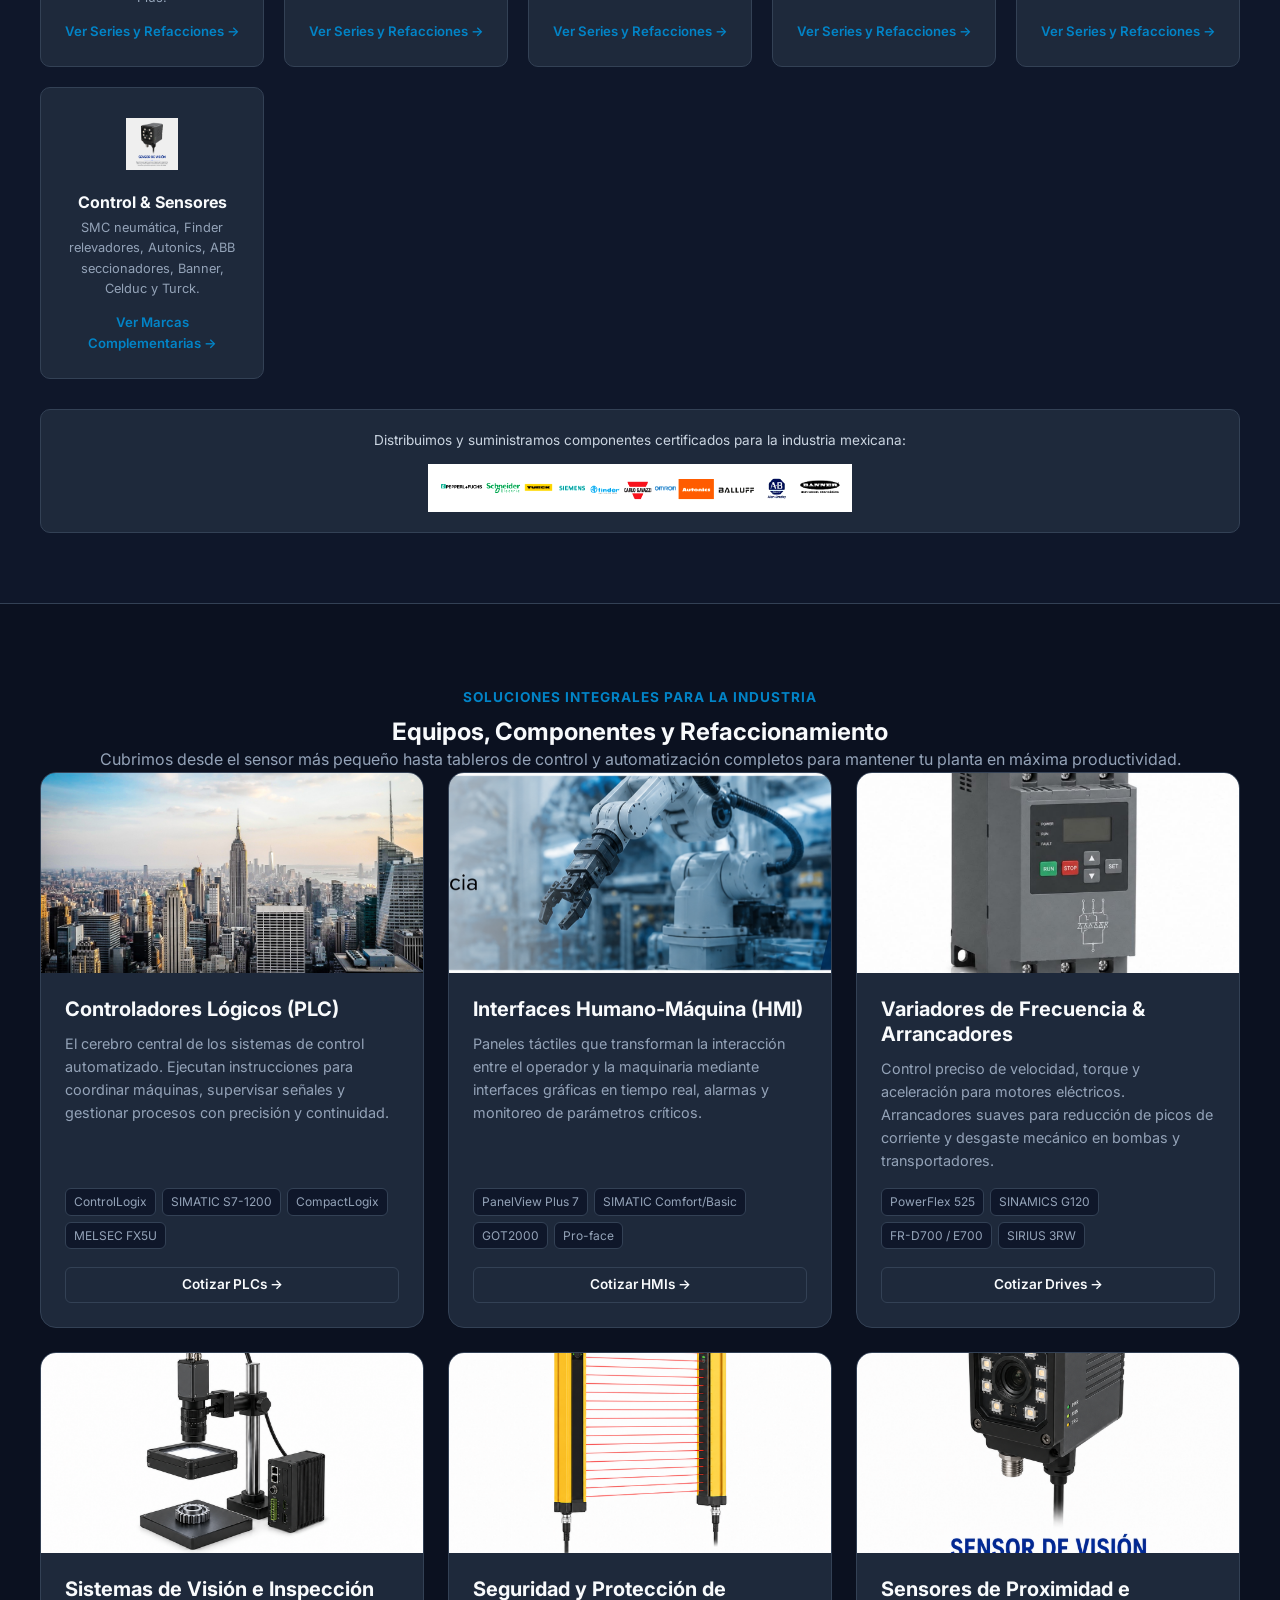
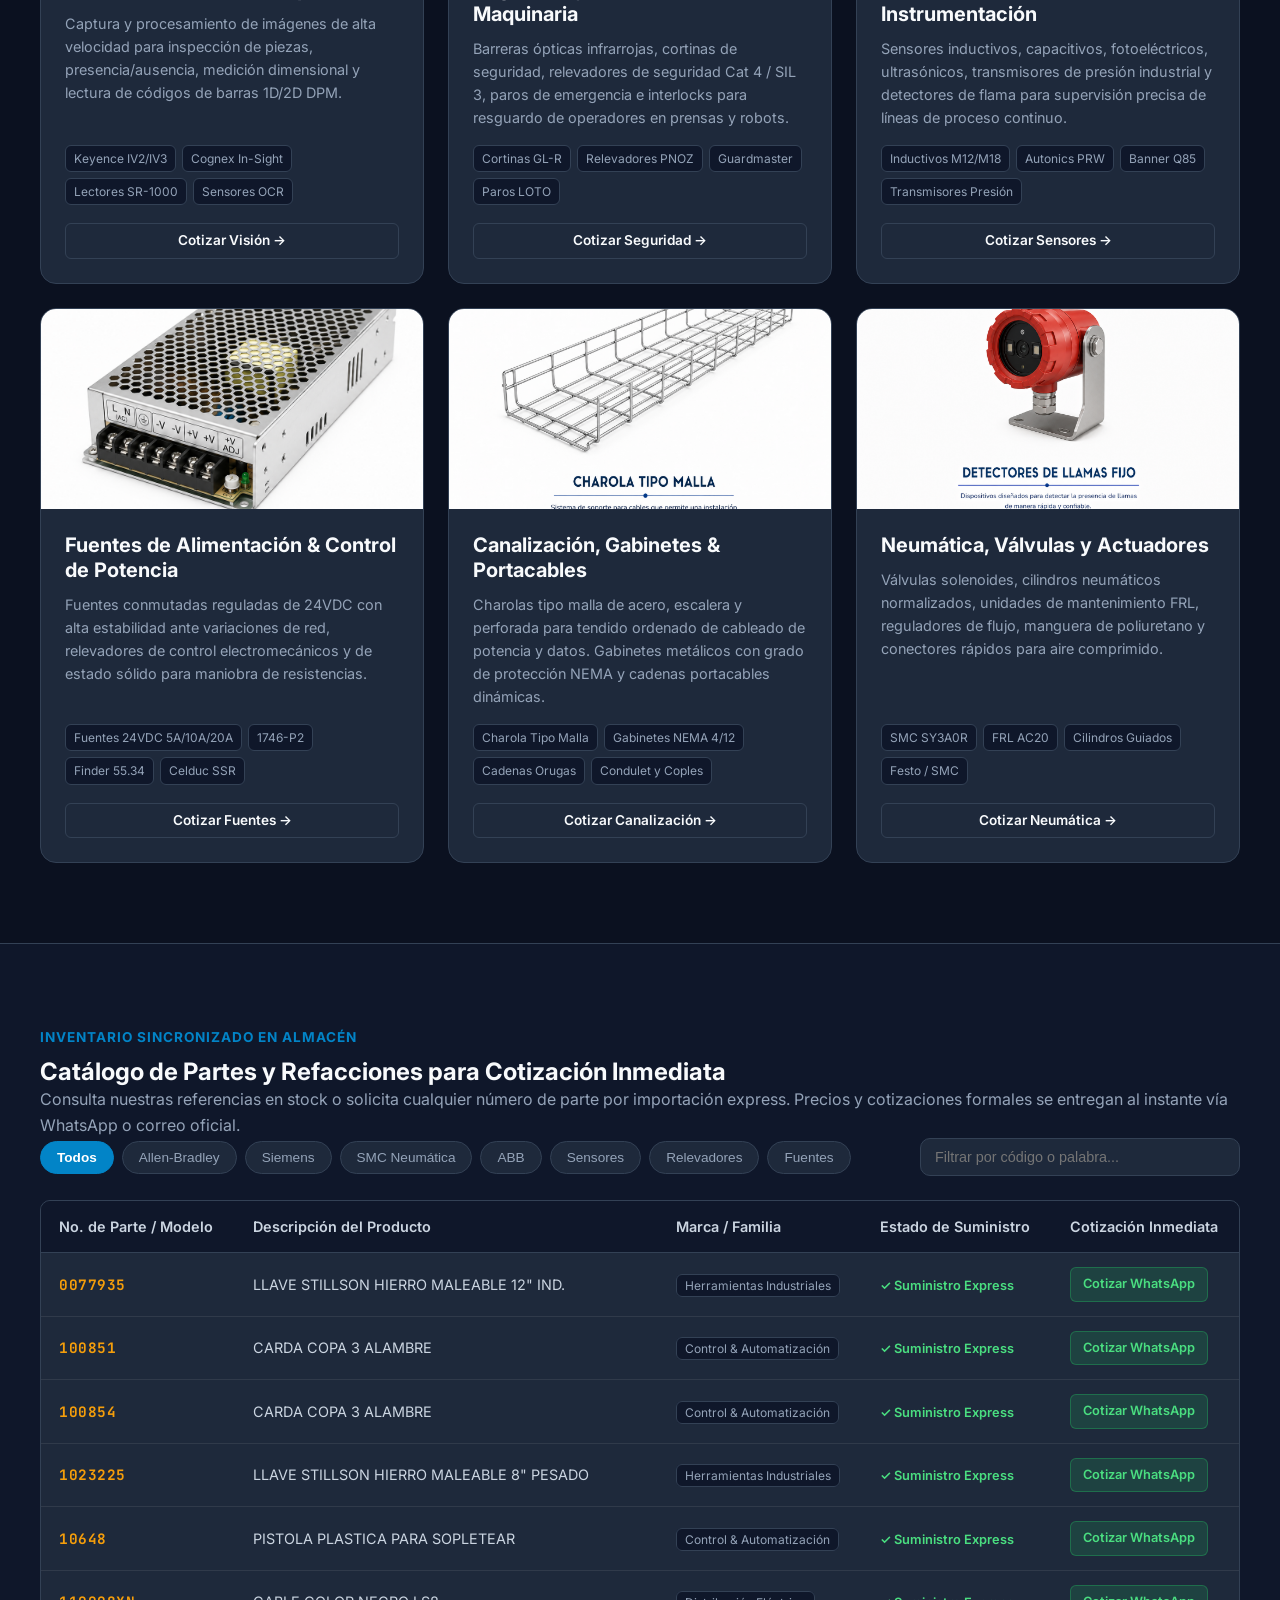
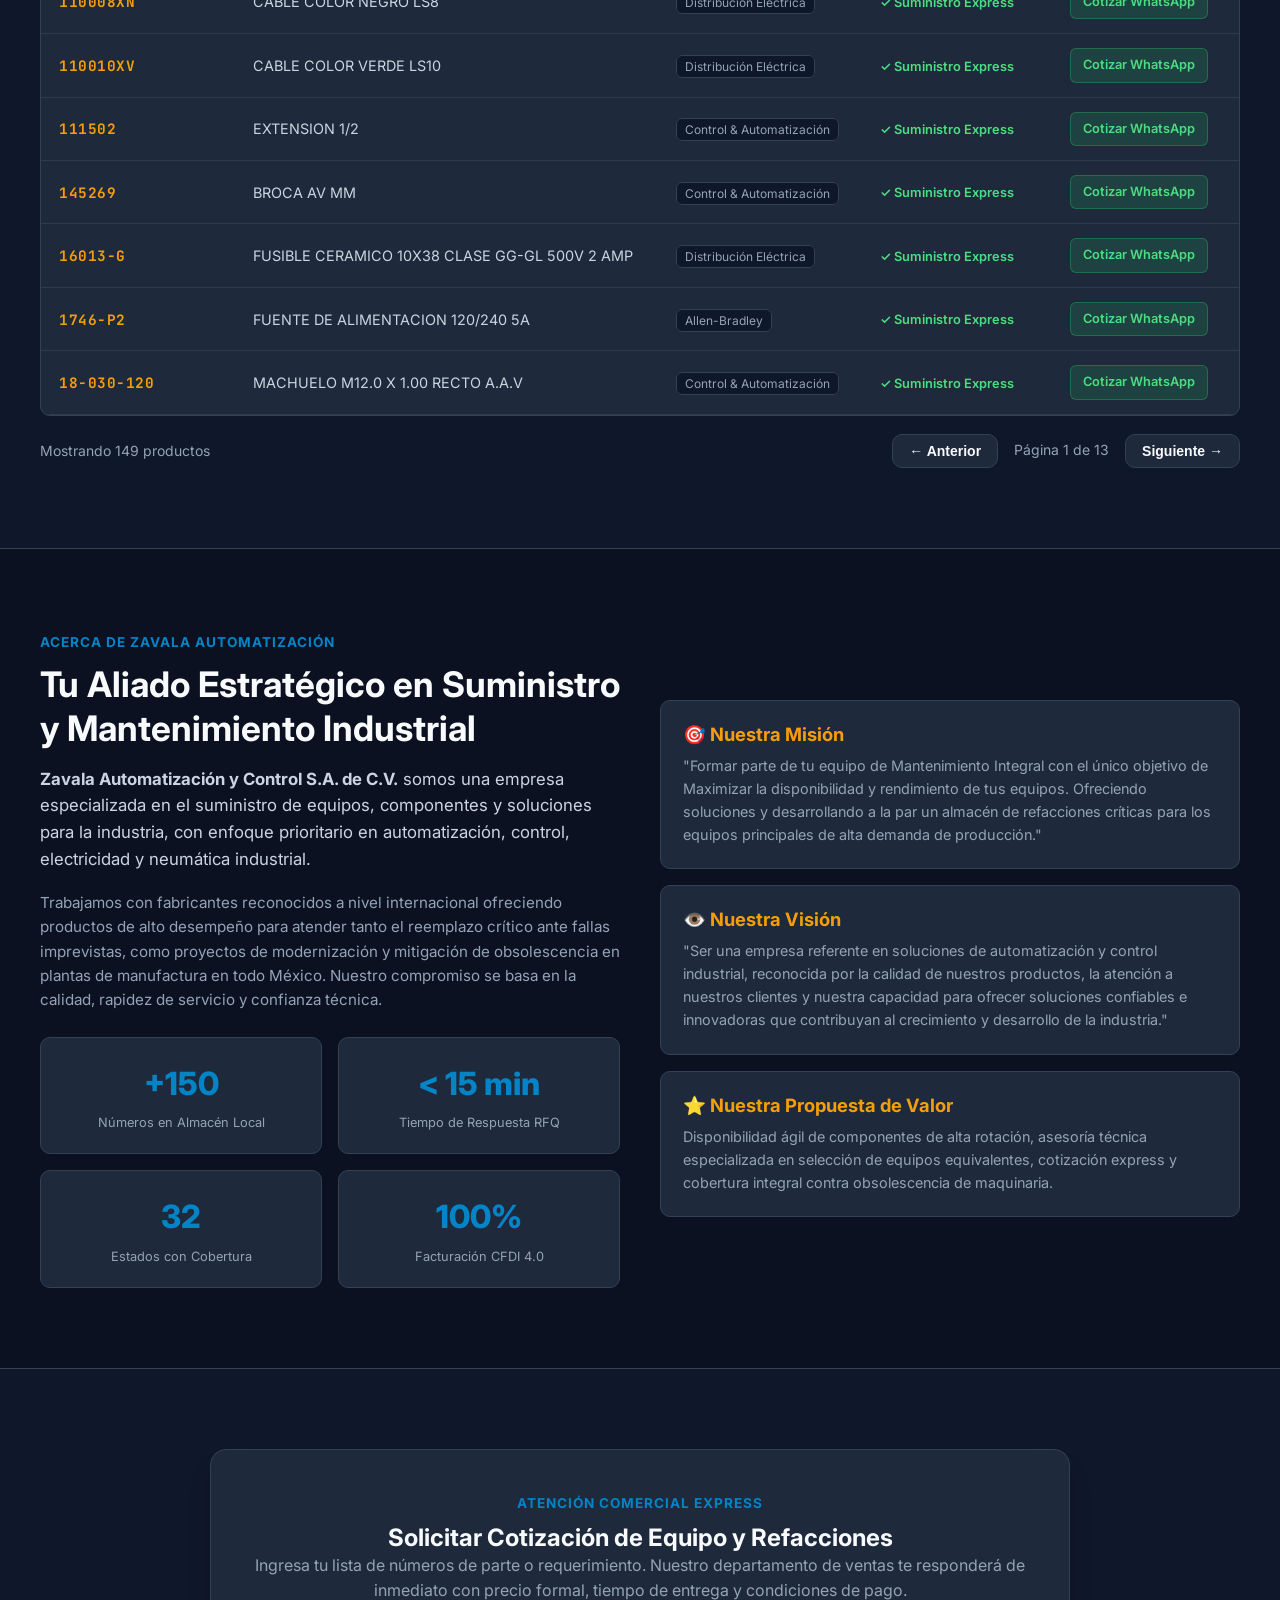
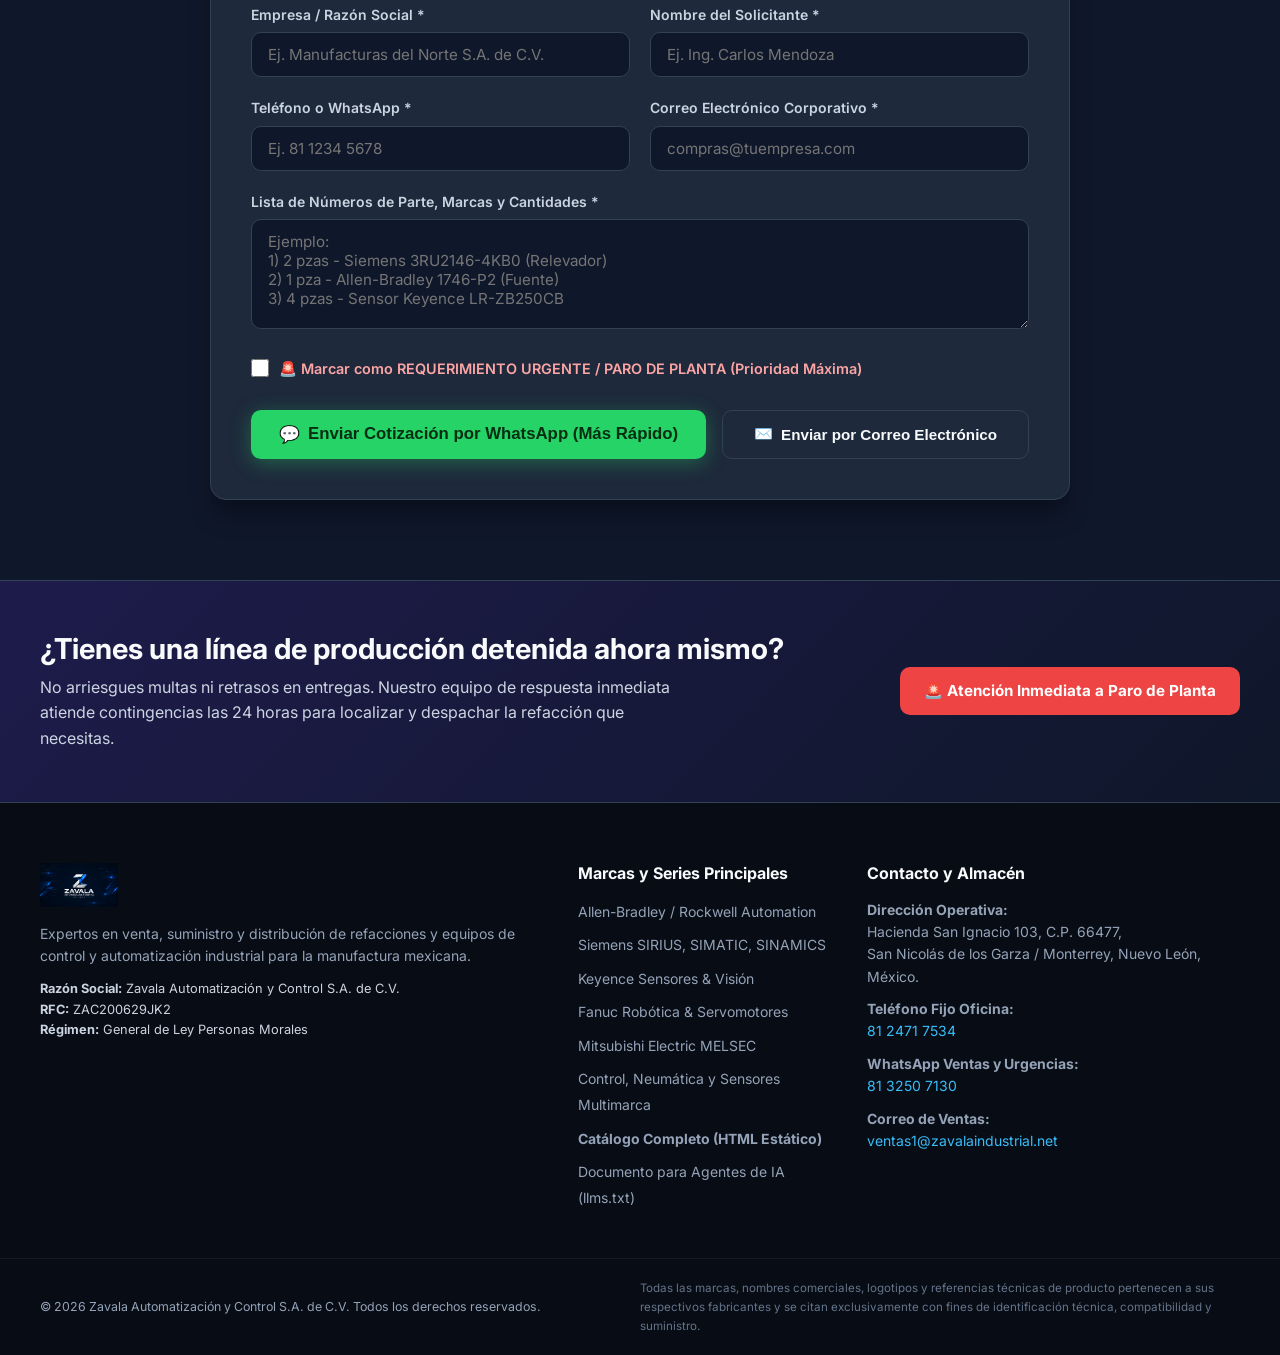
==== commit d2a47a1f: "feat: add GEO suite, llms.txt, static catalog, and FAQPage schema" ====
--- a/index.html
+++ b/index.html
@@ -18,7 +18,7 @@
   <link href="https://fonts.googleapis.com/css2?family=Inter:wght@400;500;600;700;800&family=JetBrains+Mono:wght@500;700&display=swap" rel="stylesheet">
   <link rel="stylesheet" href="assets/css/styles.css">
   <script type="application/ld+json">
-  {"@context":"https://schema.org","@graph":[{"@type":"LocalBusiness","@id":"https://zavalaautomatizacionycontrol.com.mx/#organization","name":"Zavala Automatización y Control S.A. de C.V.","legalName":"Zavala Automatización y Control S.A. de C.V.","taxID":"ZAC200629JK2","url":"https://zavalaautomatizacionycontrol.com.mx/","logo":"https://zavalaautomatizacionycontrol.com.mx/assets/img/logo-zavala-horizontal.png","image":"https://zavalaautomatizacionycontrol.com.mx/assets/img/hero-bg.jpg","telephone":"+528124717534","email":"ventas1@zavalaindustrial.net","priceRange":"$$","address":{"@type":"PostalAddress","streetAddress":"Hacienda San Ignacio 103","addressLocality":"San Nicolás de los Garza / Monterrey","addressRegion":"Nuevo León","postalCode":"66477","addressCountry":"MX"},"areaServed":[{"@type":"Country","name":"México"},{"@type":"State","name":"Nuevo León"},{"@type":"State","name":"Coahuila"},{"@type":"State","name":"Querétaro"},{"@type":"State","name":"Guanajuato"},{"@type":"State","name":"San Luis Potosí"}],"openingHoursSpecification":[{"@type":"OpeningHoursSpecification","dayOfWeek":["Monday","Tuesday","Wednesday","Thursday","Friday"],"opens":"08:00","closes":"18:30"},{"@type":"OpeningHoursSpecification","dayOfWeek":["Saturday"],"opens":"09:00","closes":"14:00"}]},{"@type":"WebSite","@id":"https://zavalaautomatizacionycontrol.com.mx/#website","url":"https://zavalaautomatizacionycontrol.com.mx/","name":"Zavala Automatización y Control","potentialAction":{"@type":"SearchAction","target":"https://zavalaautomatizacionycontrol.com.mx/?q={search_term_string}","query-input":"required name=search_term_string"}}]}
+  {"@context":"https://schema.org","@graph":[{"@type":"LocalBusiness","@id":"https://zavalaautomatizacionycontrol.com.mx/#organization","name":"Zavala Automatización y Control S.A. de C.V.","legalName":"Zavala Automatización y Control S.A. de C.V.","taxID":"ZAC200629JK2","url":"https://zavalaautomatizacionycontrol.com.mx/","logo":"https://zavalaautomatizacionycontrol.com.mx/assets/img/logo-zavala-horizontal.png","image":"https://zavalaautomatizacionycontrol.com.mx/assets/img/hero-bg.jpg","telephone":"+528124717534","email":"ventas1@zavalaindustrial.net","priceRange":"$$","address":{"@type":"PostalAddress","streetAddress":"Hacienda San Ignacio 103","addressLocality":"San Nicolás de los Garza / Monterrey","addressRegion":"Nuevo León","postalCode":"66477","addressCountry":"MX"},"areaServed":[{"@type":"Country","name":"México"},{"@type":"State","name":"Nuevo León"},{"@type":"State","name":"Coahuila"},{"@type":"State","name":"Querétaro"},{"@type":"State","name":"Guanajuato"},{"@type":"State","name":"San Luis Potosí"}],"openingHoursSpecification":[{"@type":"OpeningHoursSpecification","dayOfWeek":["Monday","Tuesday","Wednesday","Thursday","Friday"],"opens":"08:00","closes":"18:30"},{"@type":"OpeningHoursSpecification","dayOfWeek":["Saturday"],"opens":"09:00","closes":"14:00"}]},{"@type":"WebSite","@id":"https://zavalaautomatizacionycontrol.com.mx/#website","url":"https://zavalaautomatizacionycontrol.com.mx/","name":"Zavala Automatización y Control","potentialAction":{"@type":"SearchAction","target":"https://zavalaautomatizacionycontrol.com.mx/?q={search_term_string}","query-input":"required name=search_term_string"}},{"@type":"FAQPage","mainEntity":[{"@type":"Question","name":"¿Cómo atiende Zavala los paros de planta urgentes en Monterrey y México?","acceptedAnswer":{"@type":"Answer","text":"Contamos con protocolo de respuesta inmediata en menos de 15 minutos vía WhatsApp (81 3250 7130) y despacho el mismo día para paros de línea en Nuevo León, Coahuila, Bajío y toda la República Mexicana."}},{"@type":"Question","name":"¿Suministran números de parte críticos como Siemens 3RU2146-4KB0 y Allen-Bradley 1746-P2?","acceptedAnswer":{"@type":"Answer","text":"Sí, disponemos de stock y red de suministro express para contactores y relevadores Siemens SIRIUS (3RT, 3RU, 3RU2146-4KB0), fuentes SLC 500 Allen-Bradley (1746-P2), módulos ControlLogix 1756, CompactLogix 1769 y sensores Keyence."}},{"@type":"Question","name":"¿Ofrecen crédito comercial y facturación CFDI 4.0 a empresas industriales?","acceptedAnswer":{"@type":"Answer","text":"Sí, emitimos facturas fiscales CFDI 4.0 con el RFC ZAC200629JK2 y abrimos líneas de crédito comercial para compras corporativas de plantas de manufactura y maquiladoras."}},{"@type":"Question","name":"¿Qué cobertura y tiempos de entrega tienen para envíos de refacciones en México?","acceptedAnswer":{"@type":"Answer","text":"Entregamos de forma local inmediata en el Área Metropolitana de Monterrey / San Nicolás y realizamos envíos express el mismo día a los 32 estados mediante DHL Express, FedEx y transporte dedicado."}},{"@type":"Question","name":"¿Pueden conseguir refacciones descontinuadas o difíciles de encontrar?","acceptedAnswer":{"@type":"Answer","text":"Sí, contamos con alianzas con centros de distribución y almacenes internacionales para localizar piezas descontinuadas, legacy y reemplazos directos para maquinaria industrial."}}]}]}
   </script>
 </head>
 <body>
@@ -75,7 +75,7 @@
             <span>Búsquedas frecuentes:</span>
             <span class="helper-example" data-val="1746-P2">1746-P2</span> | <span class="helper-example" data-val="3RU2146-4KB0">3RU2146-4KB0</span> | <span class="helper-example" data-val="S7-1200">S7-1200</span> | <span class="helper-example" data-val="FS-N41N">FS-N41N</span> | <span class="helper-example" data-val="OT100F3">OT100F3</span> | <span class="helper-example" data-val="PRW12-4DP">PRW12-4DP</span> | <span class="helper-example" data-val="SMC SY3A0R">SMC SY3A0R</span>
           </div>
-          <!-- Tarjeta Dinámica de Cotización Inmediata con enlace de respaldo resiliente -->
+          <!-- Tarjeta Dinámica de Cotización Inmediata -->
           <div id="custom-part-card" class="custom-part-card">
             <div class="custom-part-card-content">
               <div class="custom-part-text">
@@ -430,6 +430,8 @@
           <li><a href="marcas/fanuc.html">Fanuc Robótica & Servomotores</a></li>
           <li><a href="marcas/mitsubishi.html">Mitsubishi Electric MELSEC</a></li>
           <li><a href="marcas/control-y-sensores.html">Control, Neumática y Sensores Multimarca</a></li>
+          <li><a href="catalogo-completo.html"><strong>Catálogo Completo (HTML Estático)</strong></a></li>
+          <li><a href="llms.txt">Documento para Agentes de IA (llms.txt)</a></li>
         </ul>
       </div>
       <div class="footer-col">
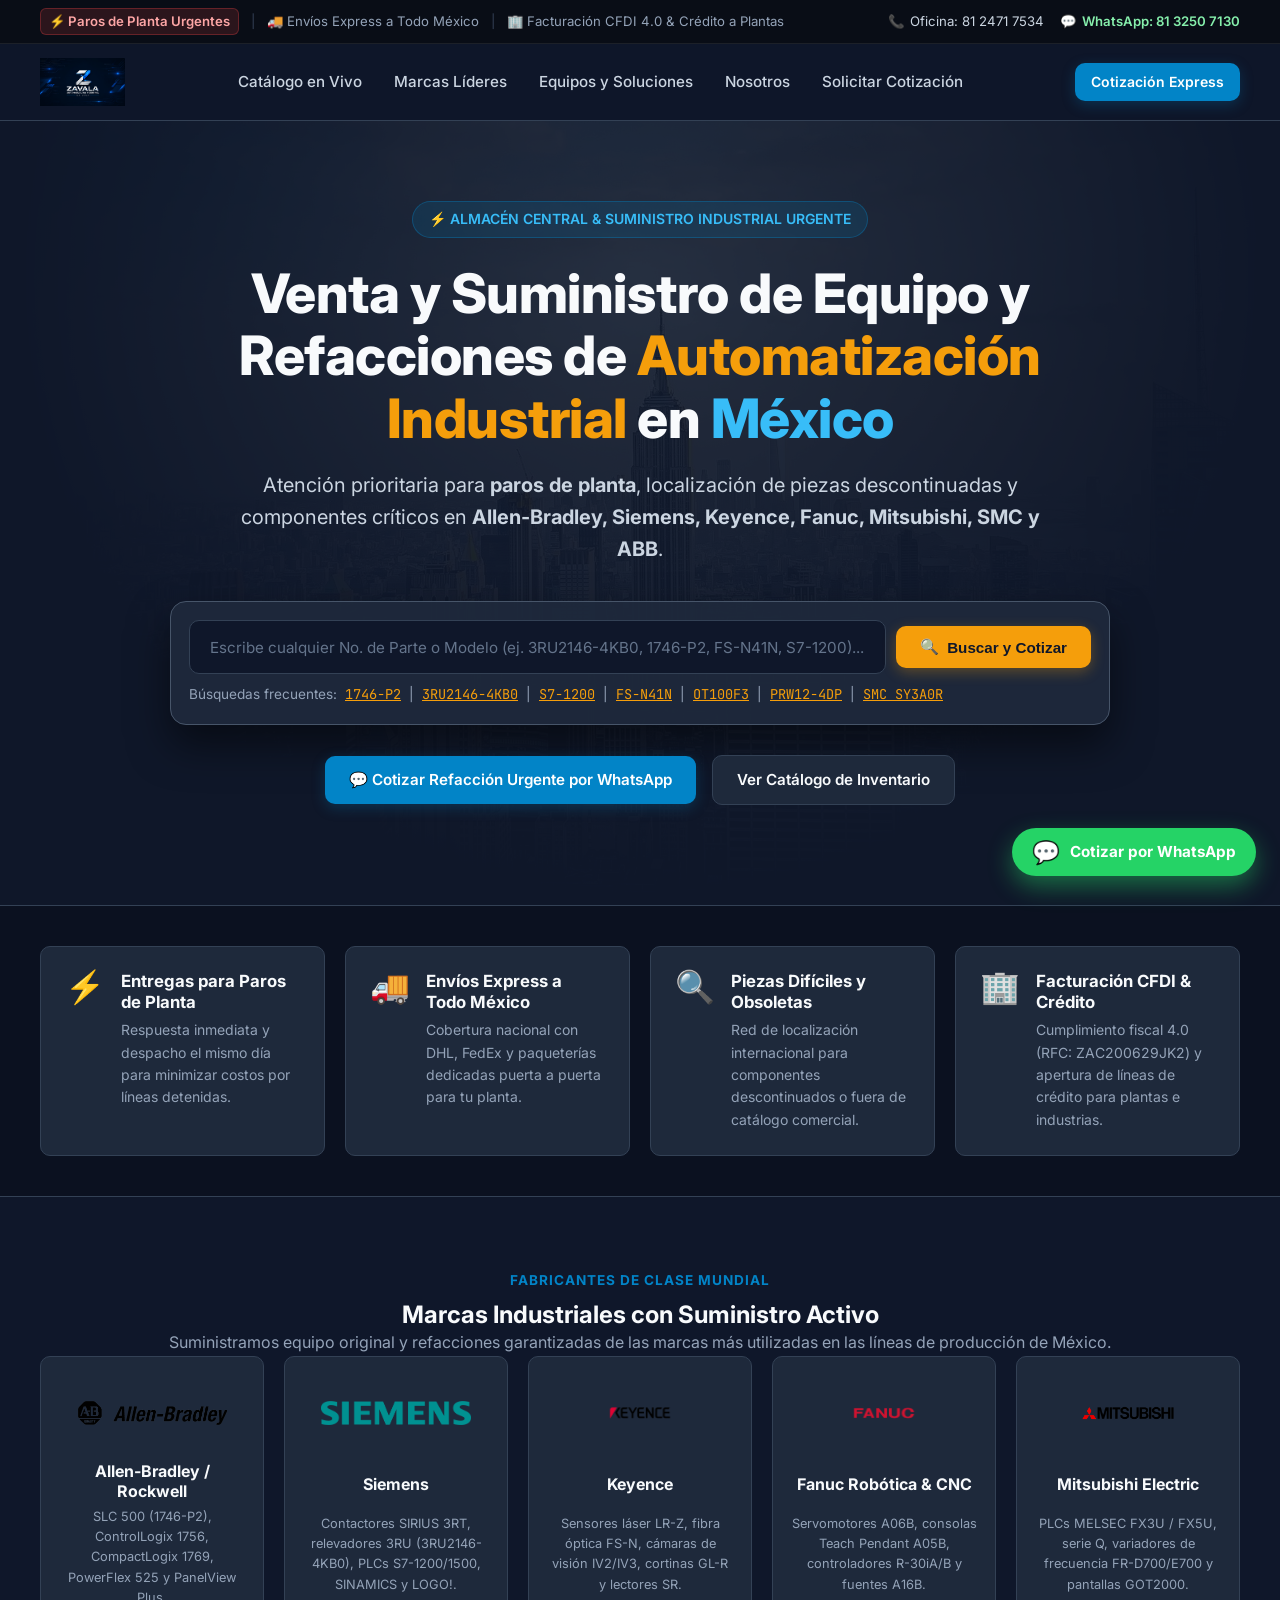
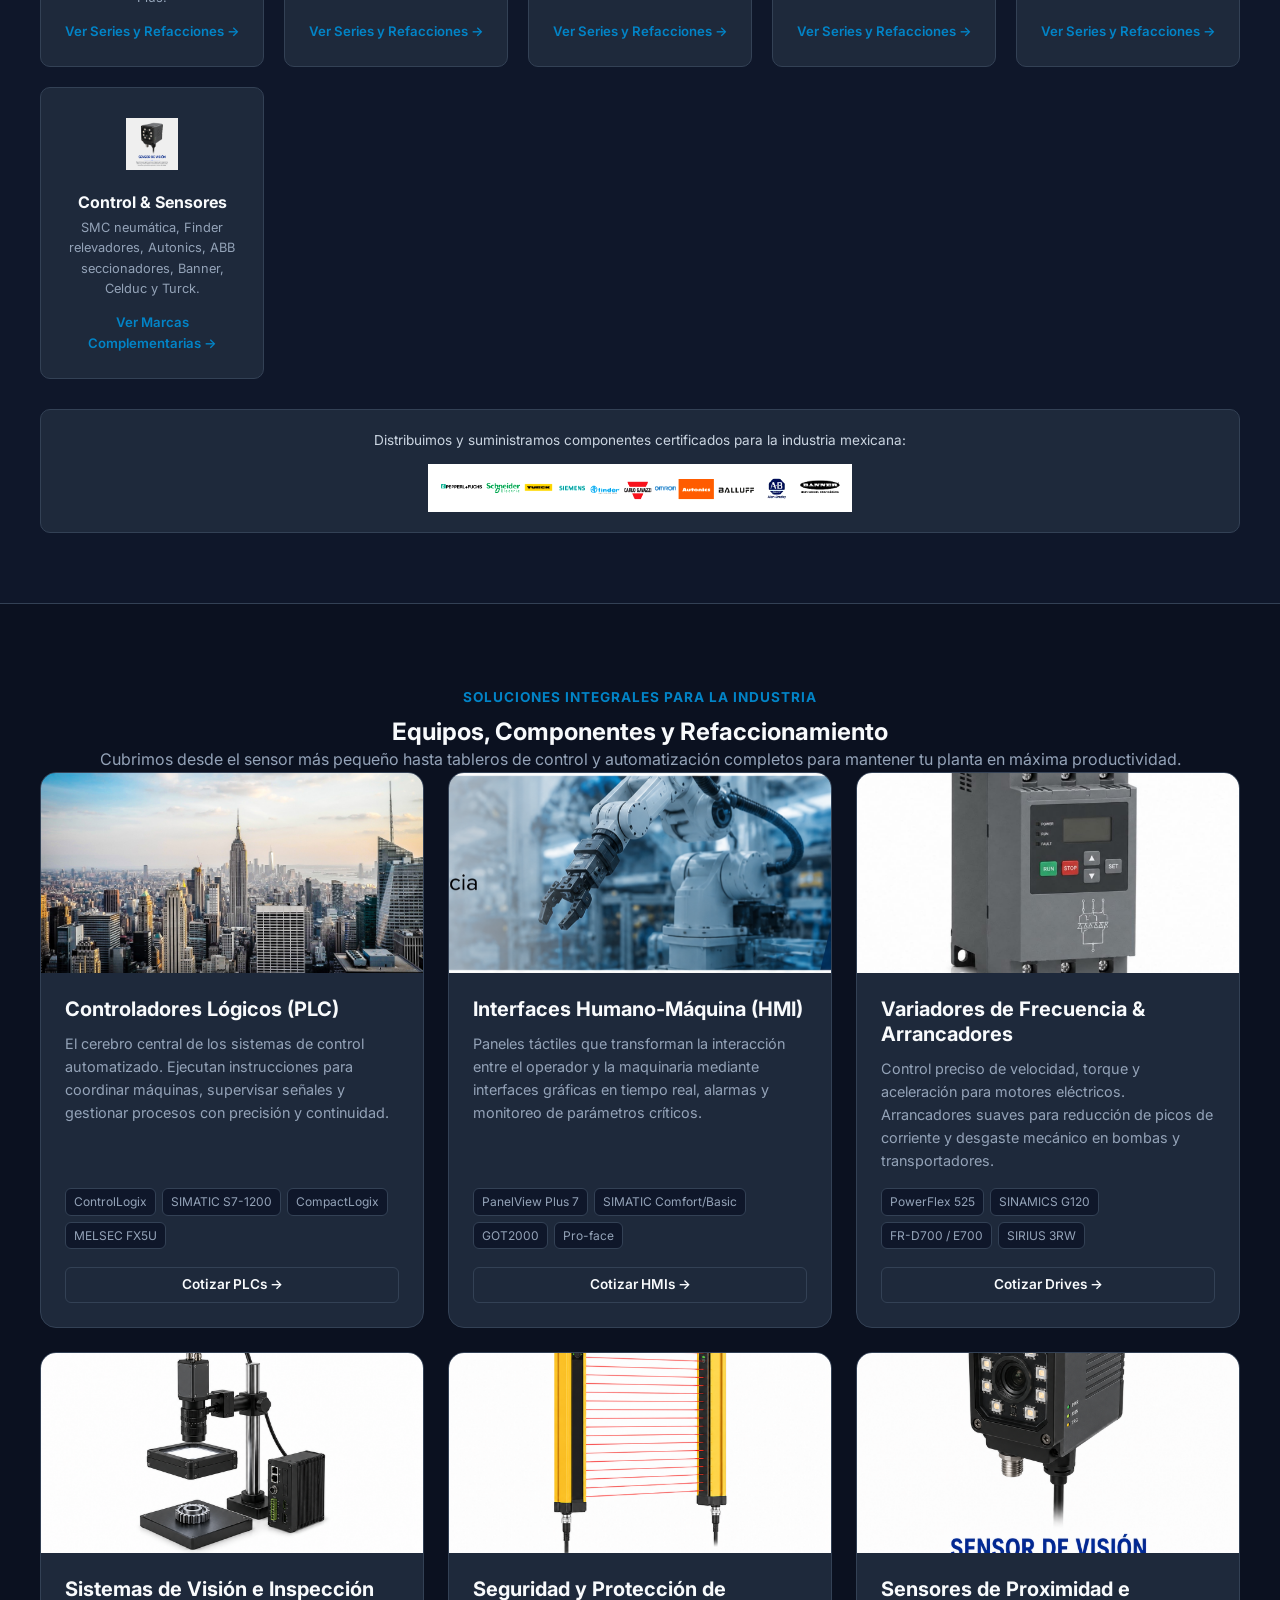
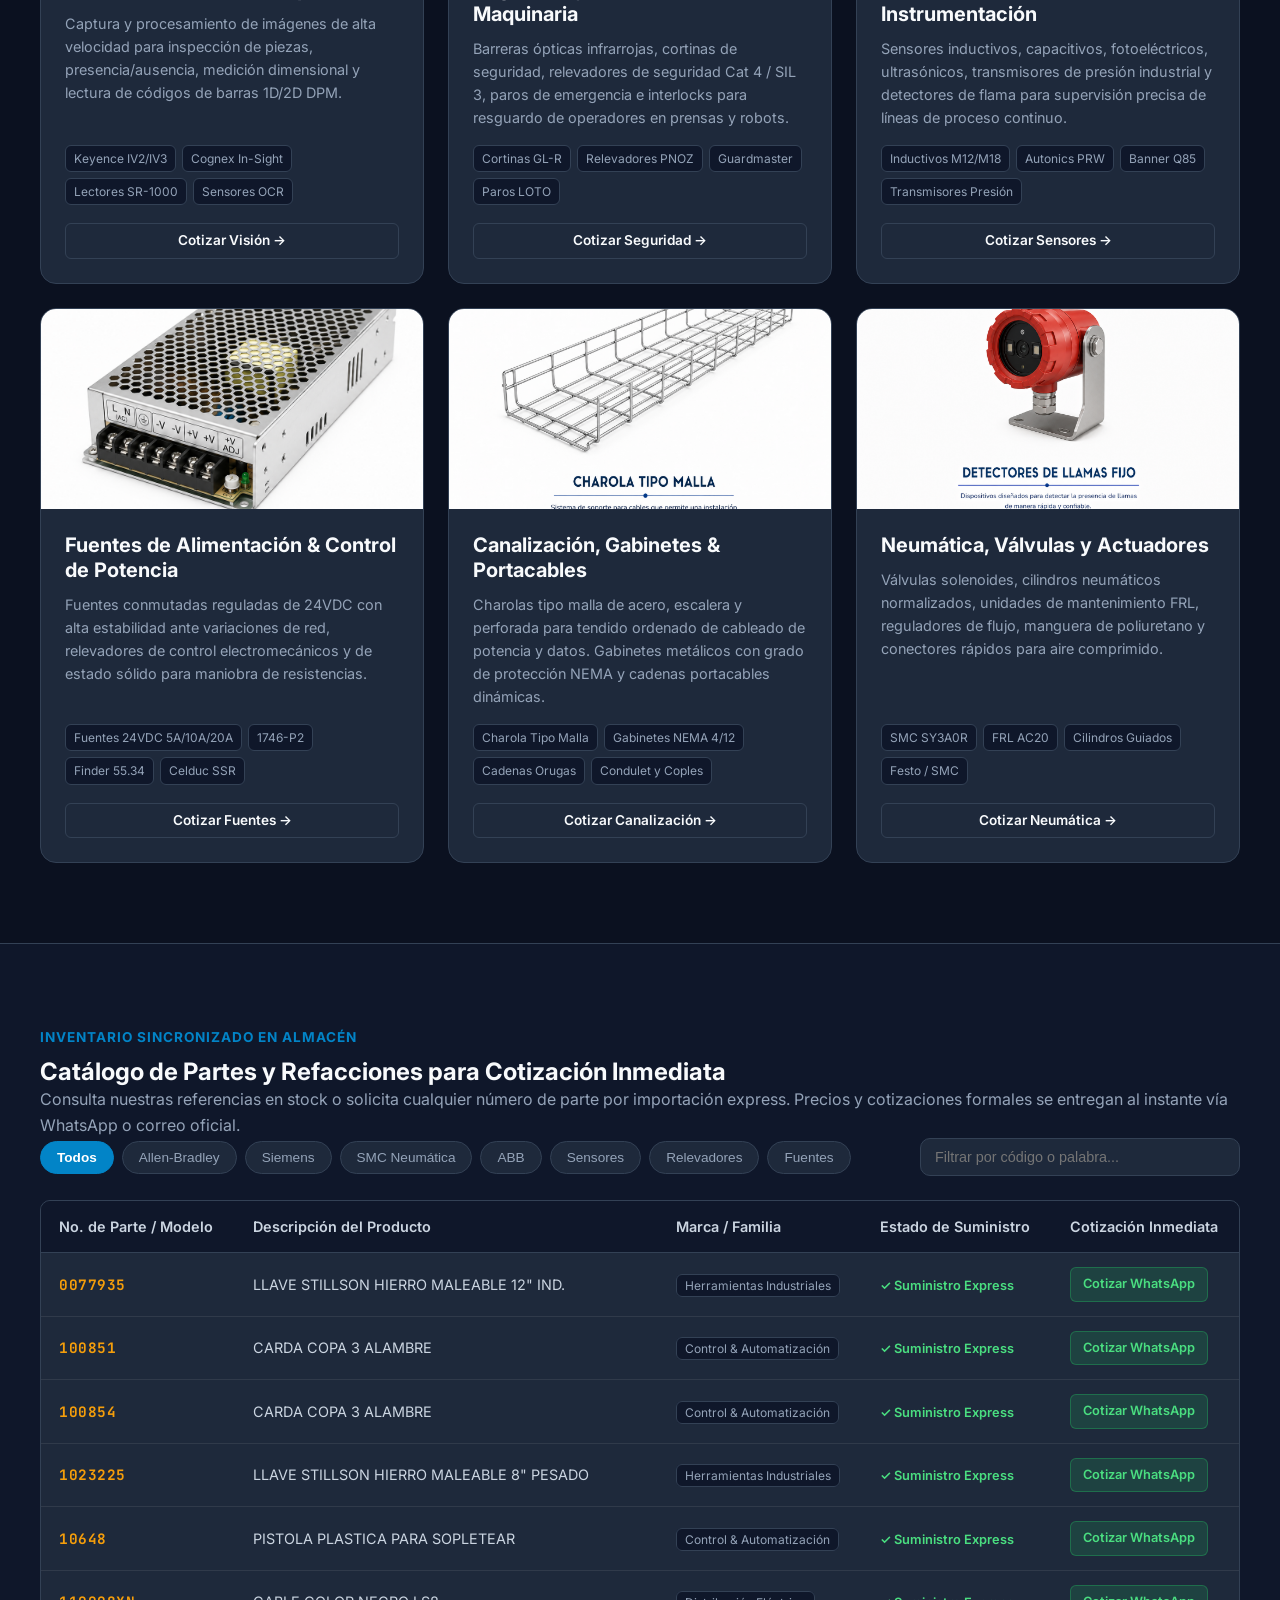
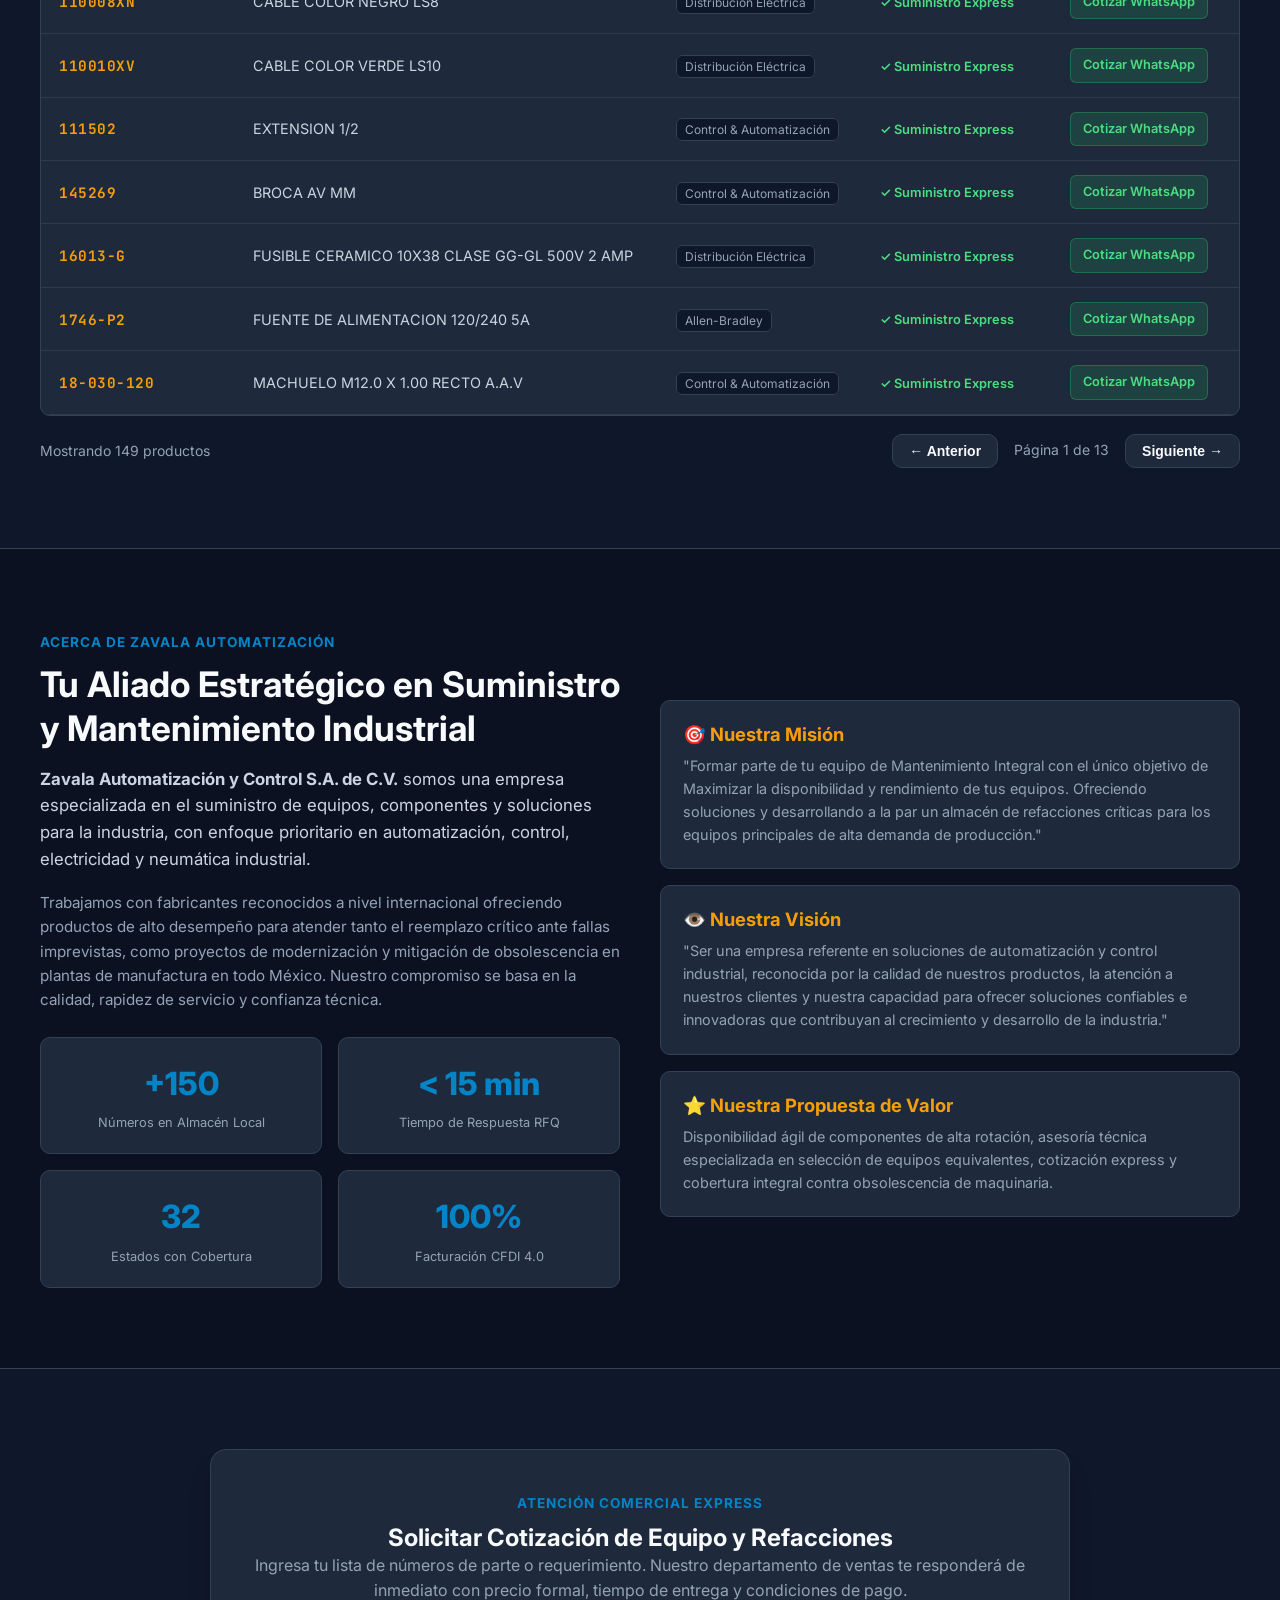
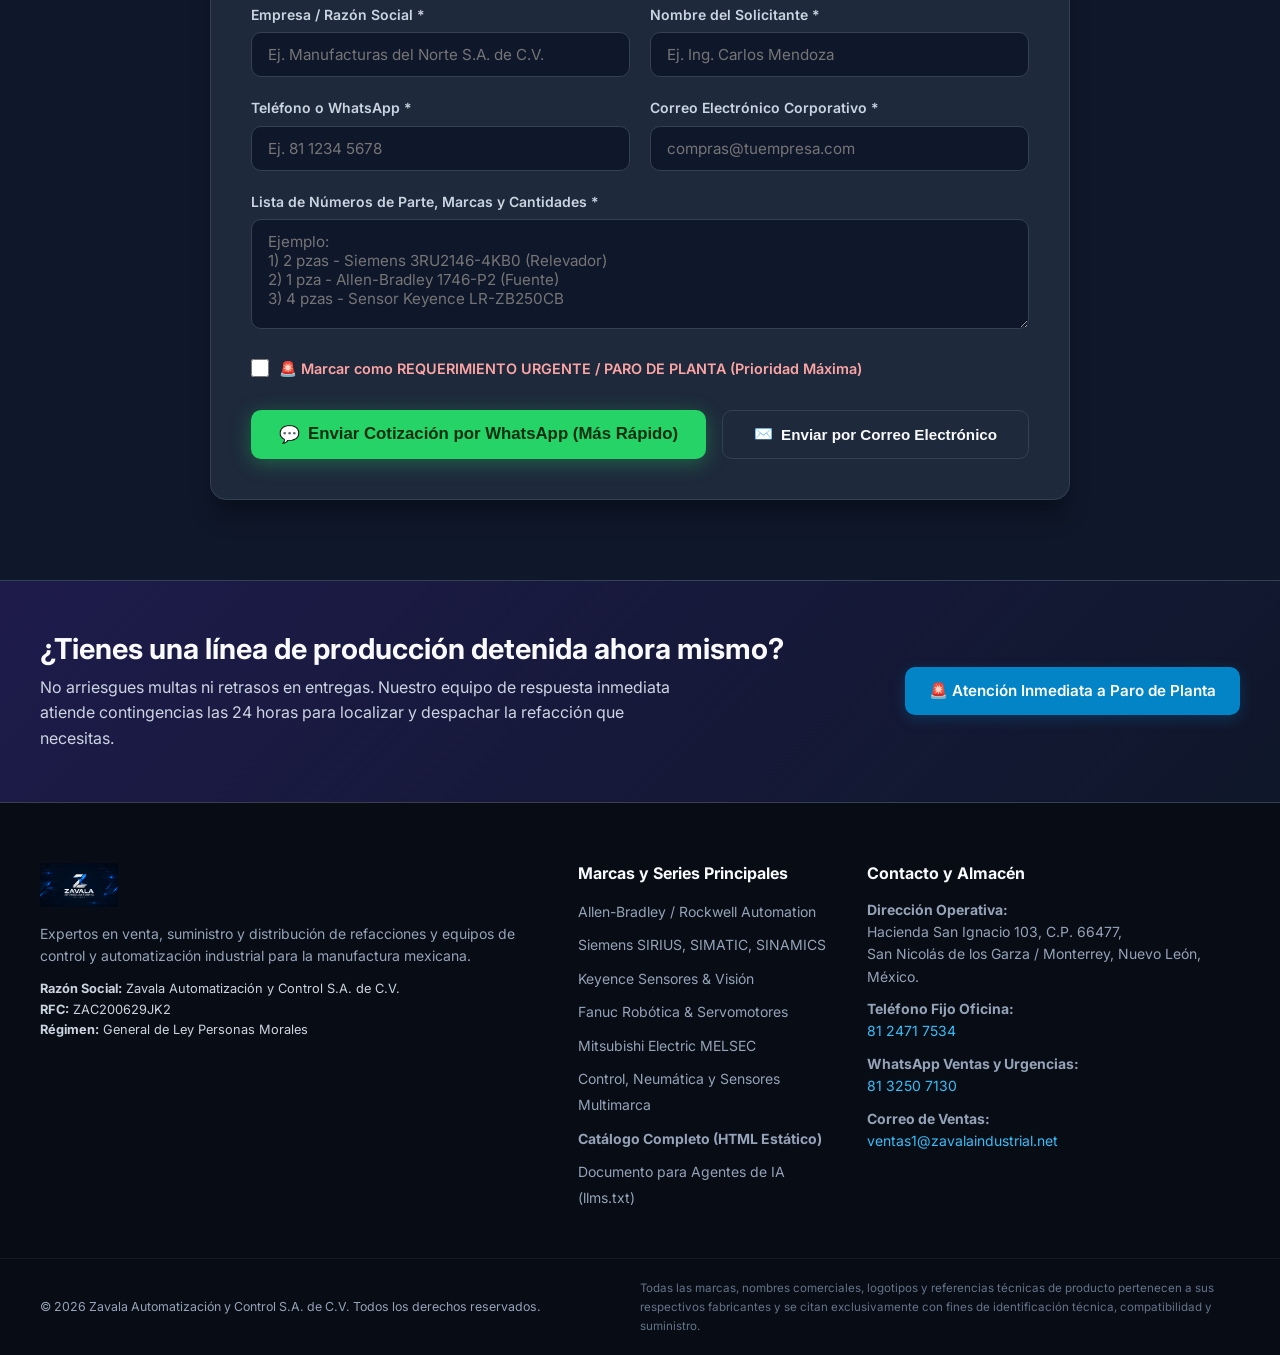
==== commit cfa56452: "fix: update CTA button to clear WhatsApp quote message" ====
--- a/index.html
+++ b/index.html
@@ -87,7 +87,7 @@
           </div>
         </div>
         <div class="hero-cta-group">
-          <a href="https://wa.me/5218132507130?text=Hola%20Zavala%2C%20tengo%20un%20paro%20de%20planta%20urgente%20y%20necesito%20cotizar" target="_blank" class="btn btn-danger-pulse">🚨 Emergencia / Paro de Planta</a>
+          <a href="https://wa.me/5218132507130?text=Hola%20Zavala%2C%20requiero%20cotizar%20una%20refacci%C3%B3n%20urgente" target="_blank" class="btn btn-primary">💬 Cotizar Refacción Urgente por WhatsApp</a>
           <a href="#catalogo" class="btn btn-secondary">Ver Catálogo de Inventario</a>
         </div>
       </div>
@@ -407,7 +407,7 @@
           <p>No arriesgues multas ni retrasos en entregas. Nuestro equipo de respuesta inmediata atiende contingencias las 24 horas para localizar y despachar la refacción que necesitas.</p>
         </div>
         <div class="urgent-actions">
-          <a href="https://wa.me/5218132507130?text=EMERGENCIA%3A%20Paro%20de%20planta%20en%20curso.%20Requiero%20soporte%20y%20suministro%20inmediato" target="_blank" class="btn btn-danger-pulse">🚨 Atención Inmediata a Paro de Planta</a>
+          <a href="https://wa.me/5218132507130?text=Hola%20Zavala%2C%20requiero%20cotizar%20una%20refacci%C3%B3n%20urgente" target="_blank" class="btn btn-primary">🚨 Atención Inmediata a Paro de Planta</a>
         </div>
       </div>
     </section>
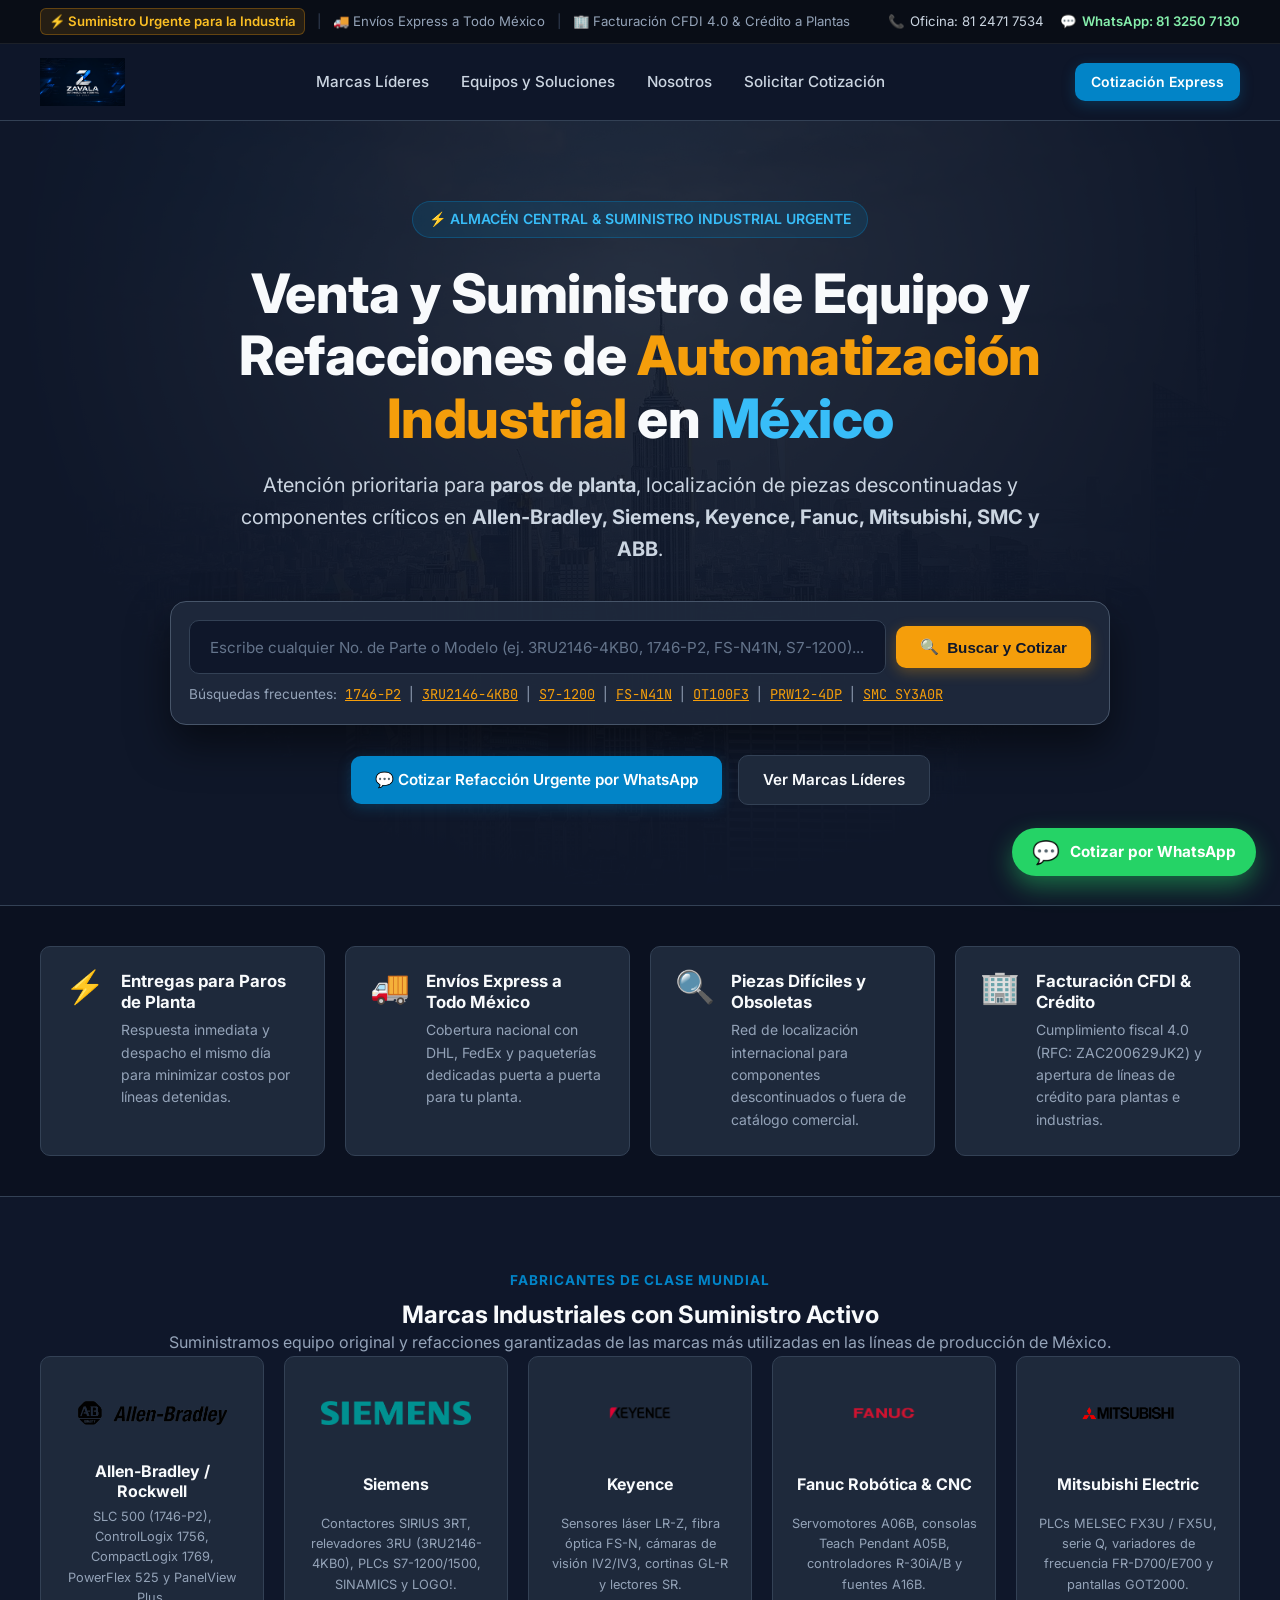
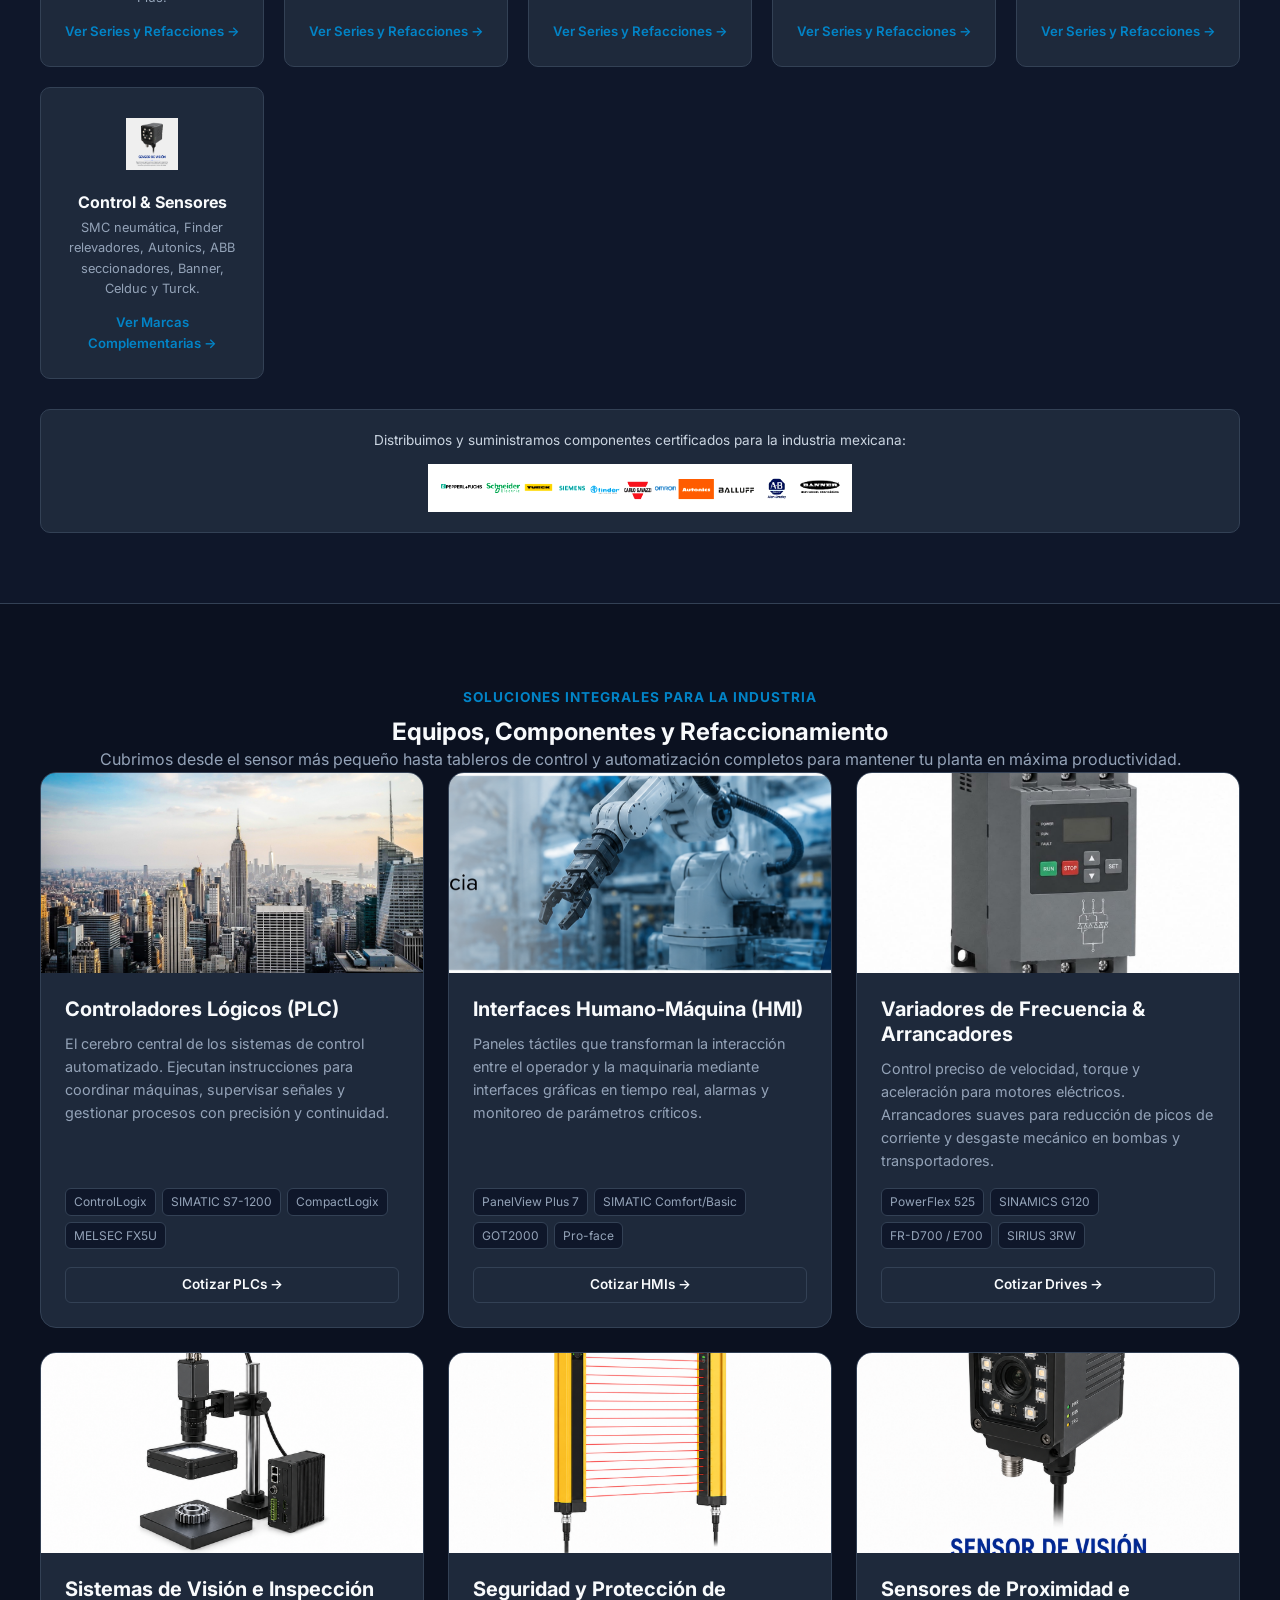
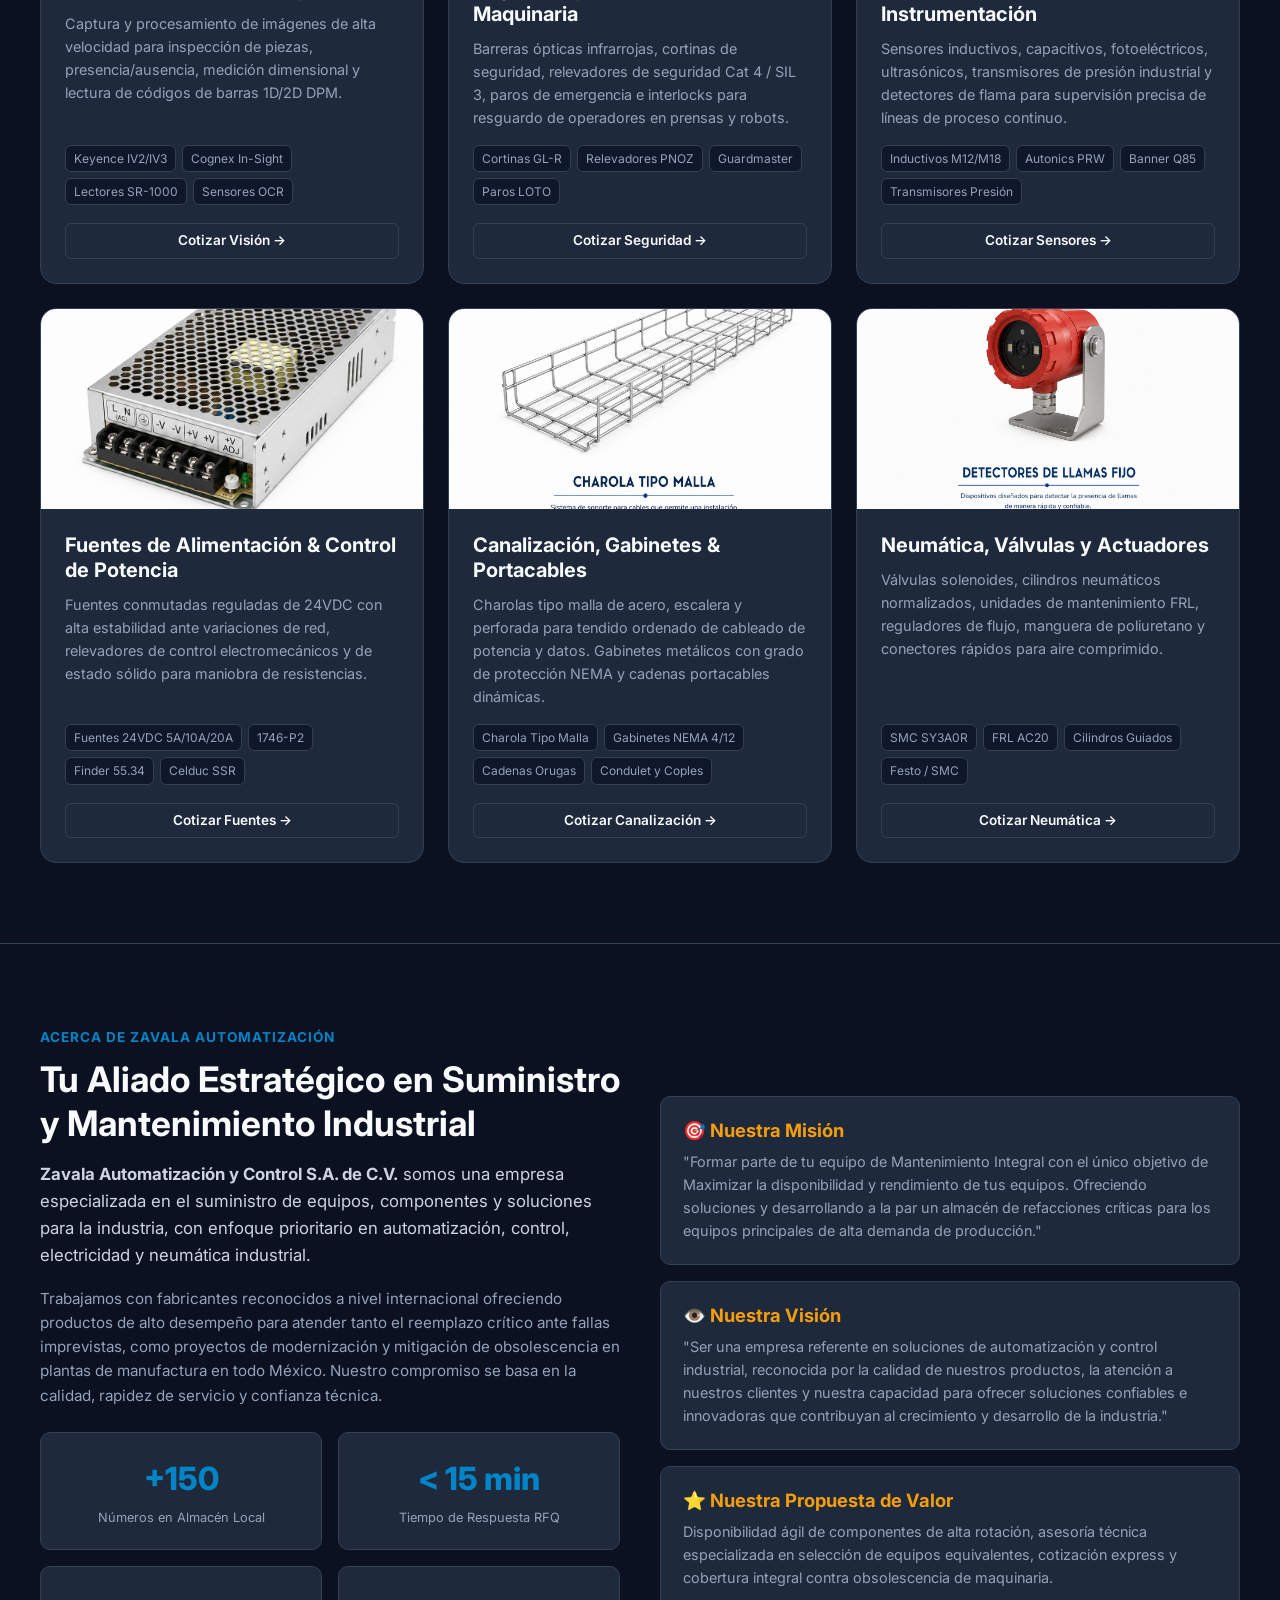
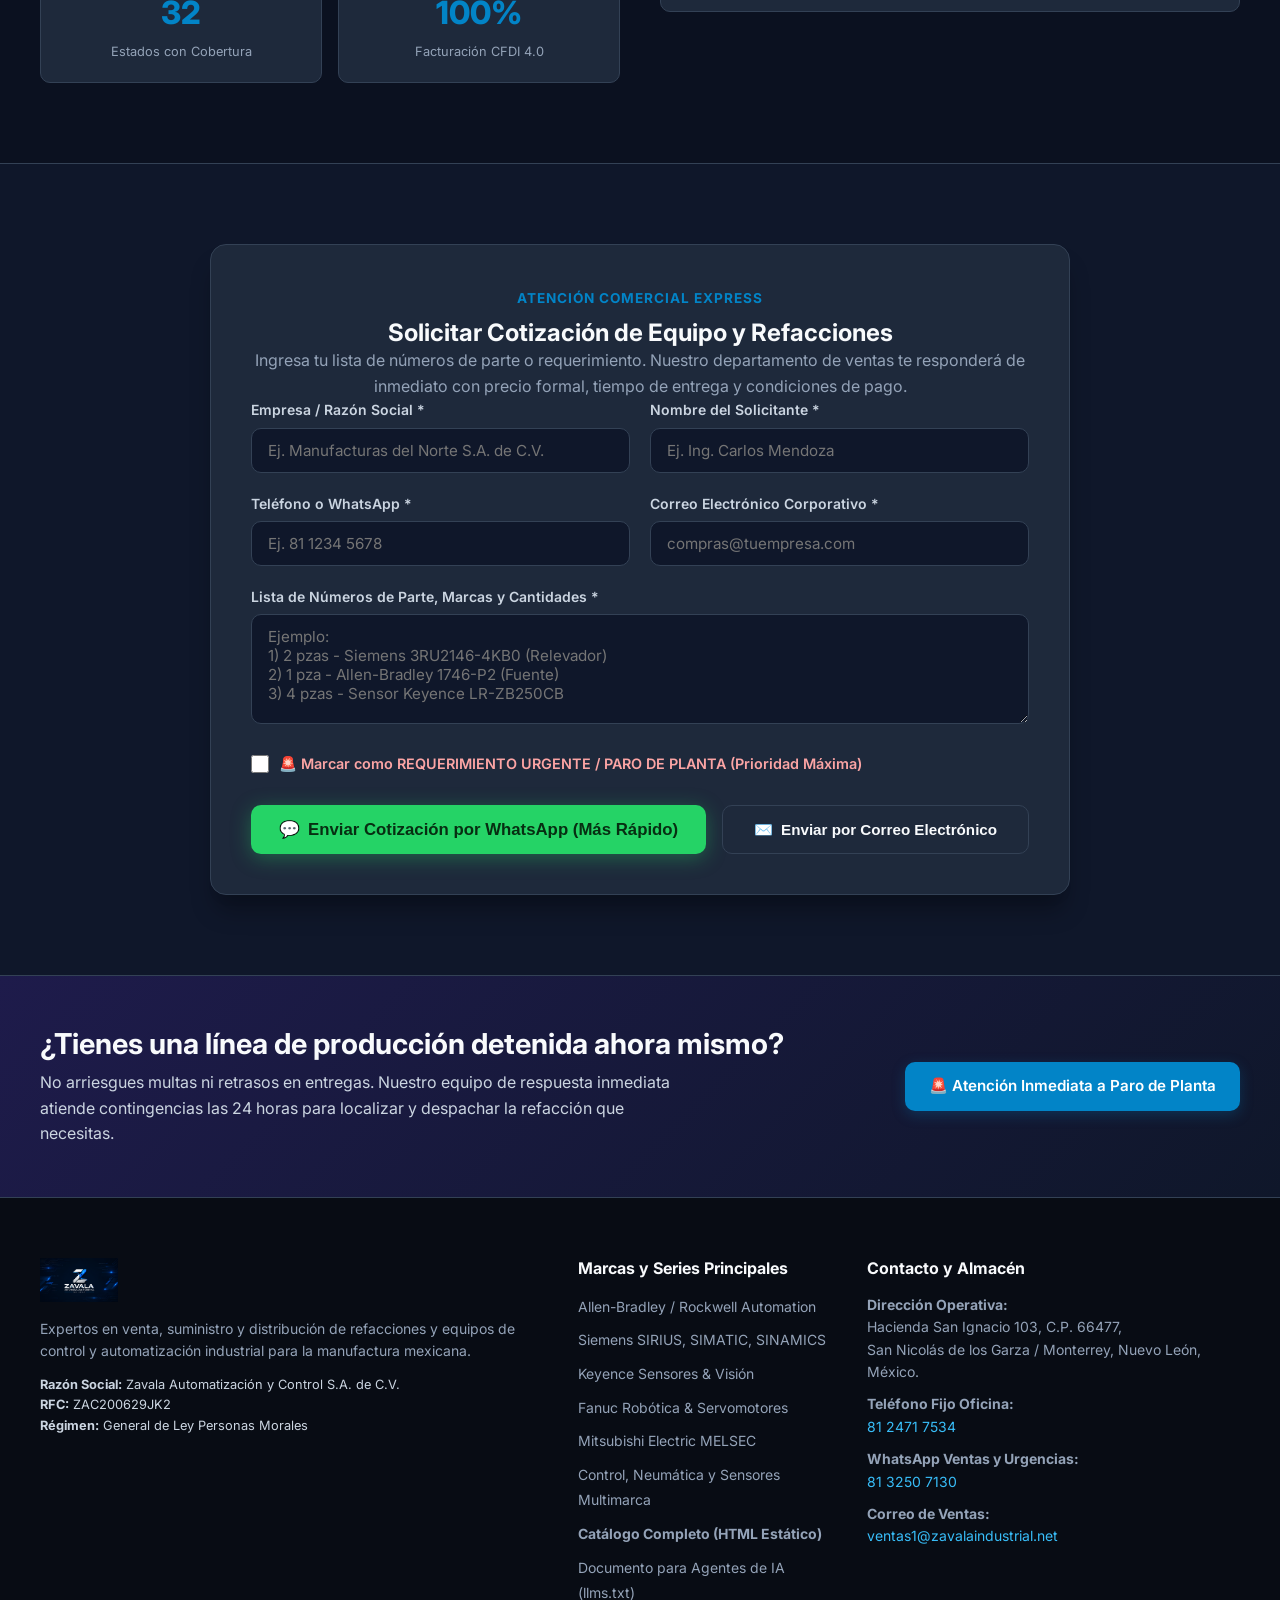
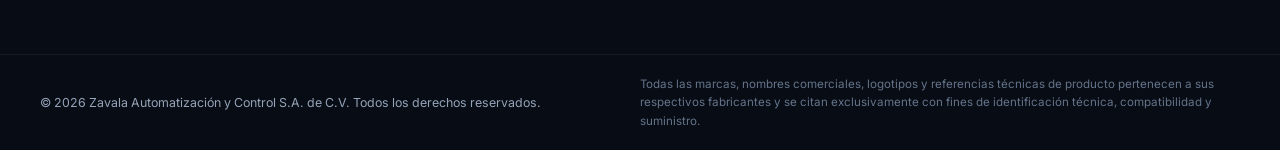
==== commit c4c97124: "feat(ui): eliminate red alerts, hide temp odoo catalog, and add instant stock detection in hero sear" ====
--- a/index.html
+++ b/index.html
@@ -26,7 +26,7 @@
   <div class="topbar">
     <div class="container topbar-content">
       <div class="topbar-left">
-        <span class="badge-urgent">⚡ Paros de Planta Urgentes</span>
+        <span class="badge-urgent">⚡ Suministro Urgente para la Industria</span>
         <span class="divider">|</span>
         <span>🚚 Envíos Express a Todo México</span>
         <span class="divider">|</span>
@@ -46,7 +46,6 @@
         <img src="assets/img/logo-zavala-horizontal.png" alt="Zavala Automatización y Control S.A. de C.V." class="brand-logo" width="220" height="48">
       </a>
       <nav class="main-nav">
-        <a href="#catalogo" class="nav-link">Catálogo en Vivo</a>
         <a href="#marcas" class="nav-link">Marcas Líderes</a>
         <a href="#equipos" class="nav-link">Equipos y Soluciones</a>
         <a href="#nosotros" class="nav-link">Nosotros</a>
@@ -88,7 +87,7 @@
         </div>
         <div class="hero-cta-group">
           <a href="https://wa.me/5218132507130?text=Hola%20Zavala%2C%20requiero%20cotizar%20una%20refacci%C3%B3n%20urgente" target="_blank" class="btn btn-primary">💬 Cotizar Refacción Urgente por WhatsApp</a>
-          <a href="#catalogo" class="btn btn-secondary">Ver Catálogo de Inventario</a>
+          <a href="#marcas" class="btn btn-secondary">Ver Marcas Líderes</a>
         </div>
       </div>
     </section>
@@ -275,7 +274,7 @@
     </section>
 
     <!-- 7. Catálogo en Vivo Sincronizado (149 Productos) -->
-    <section class="section-live-catalog" id="catalogo">
+    <section class="section-live-catalog" id="catalogo" style="display: none;">
       <div class="container">
         <div class="section-header">
           <span class="section-tag">Inventario Sincronizado en Almacén</span>
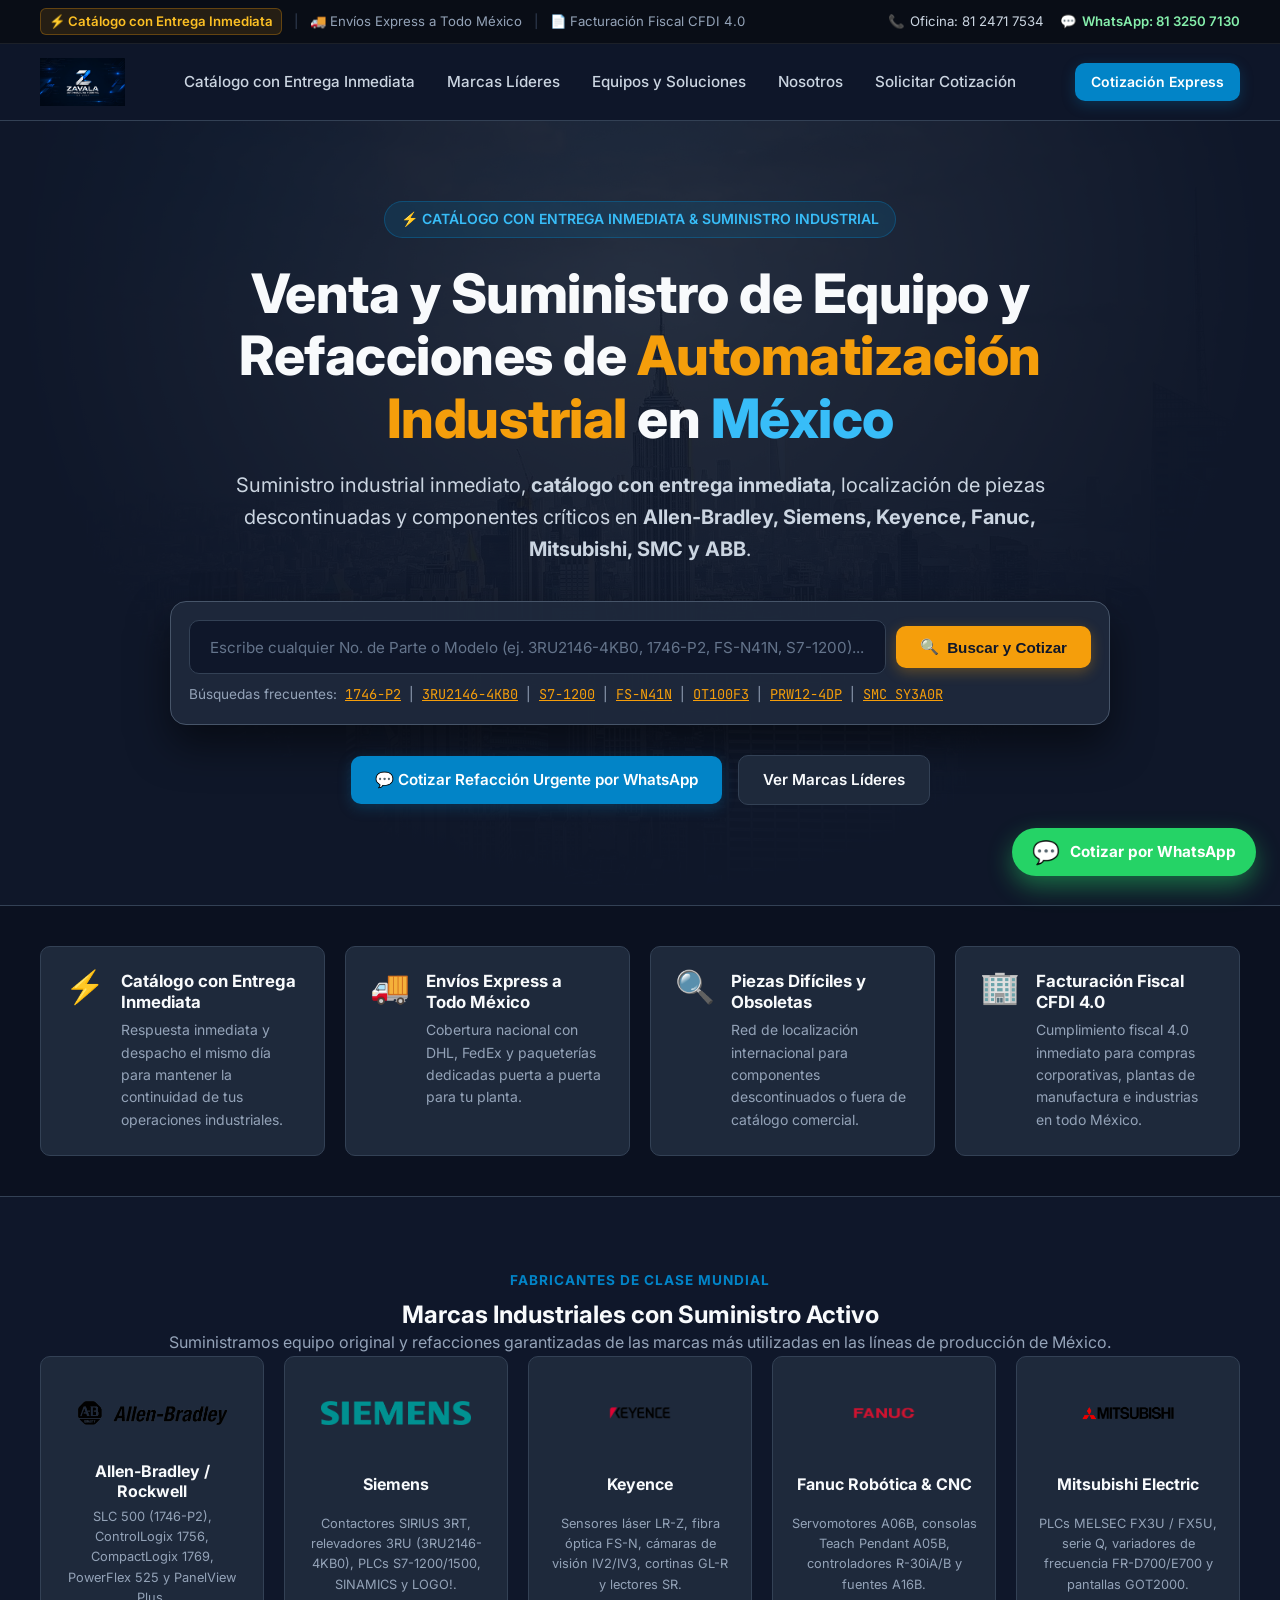
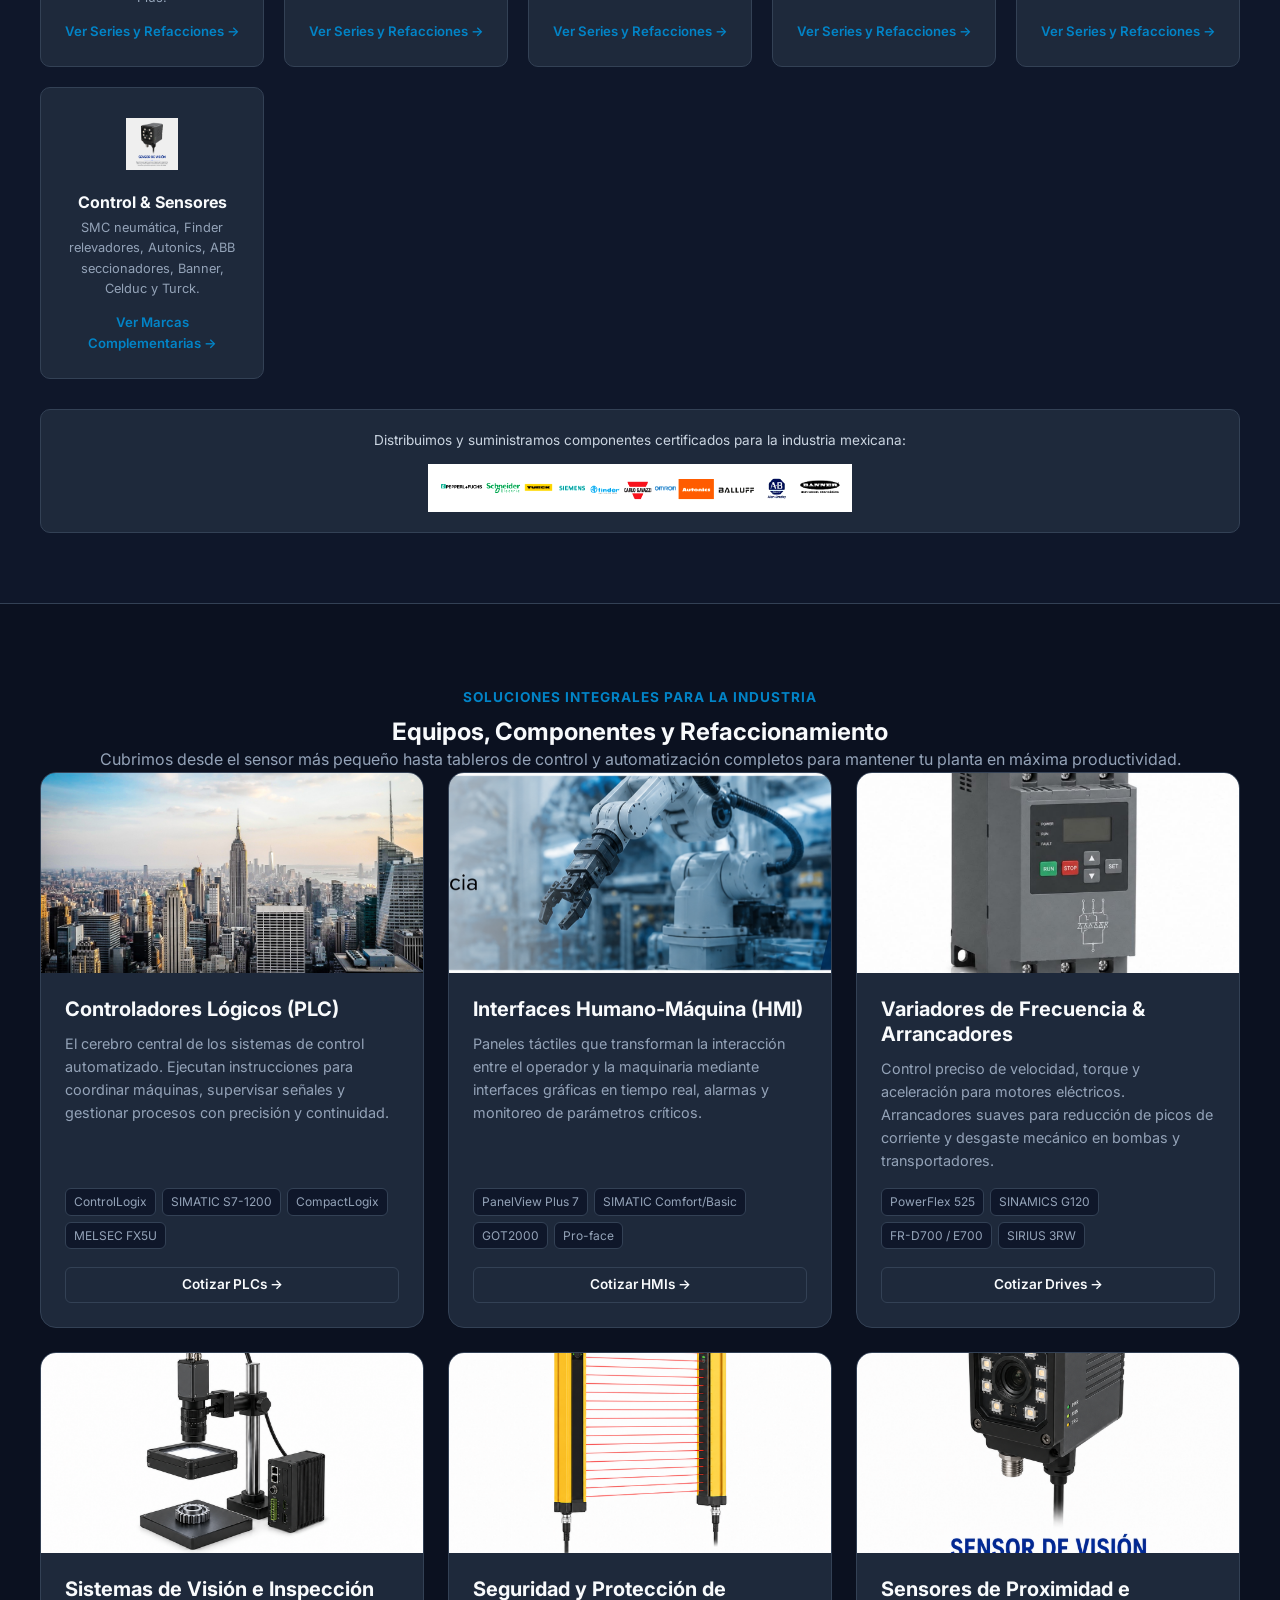
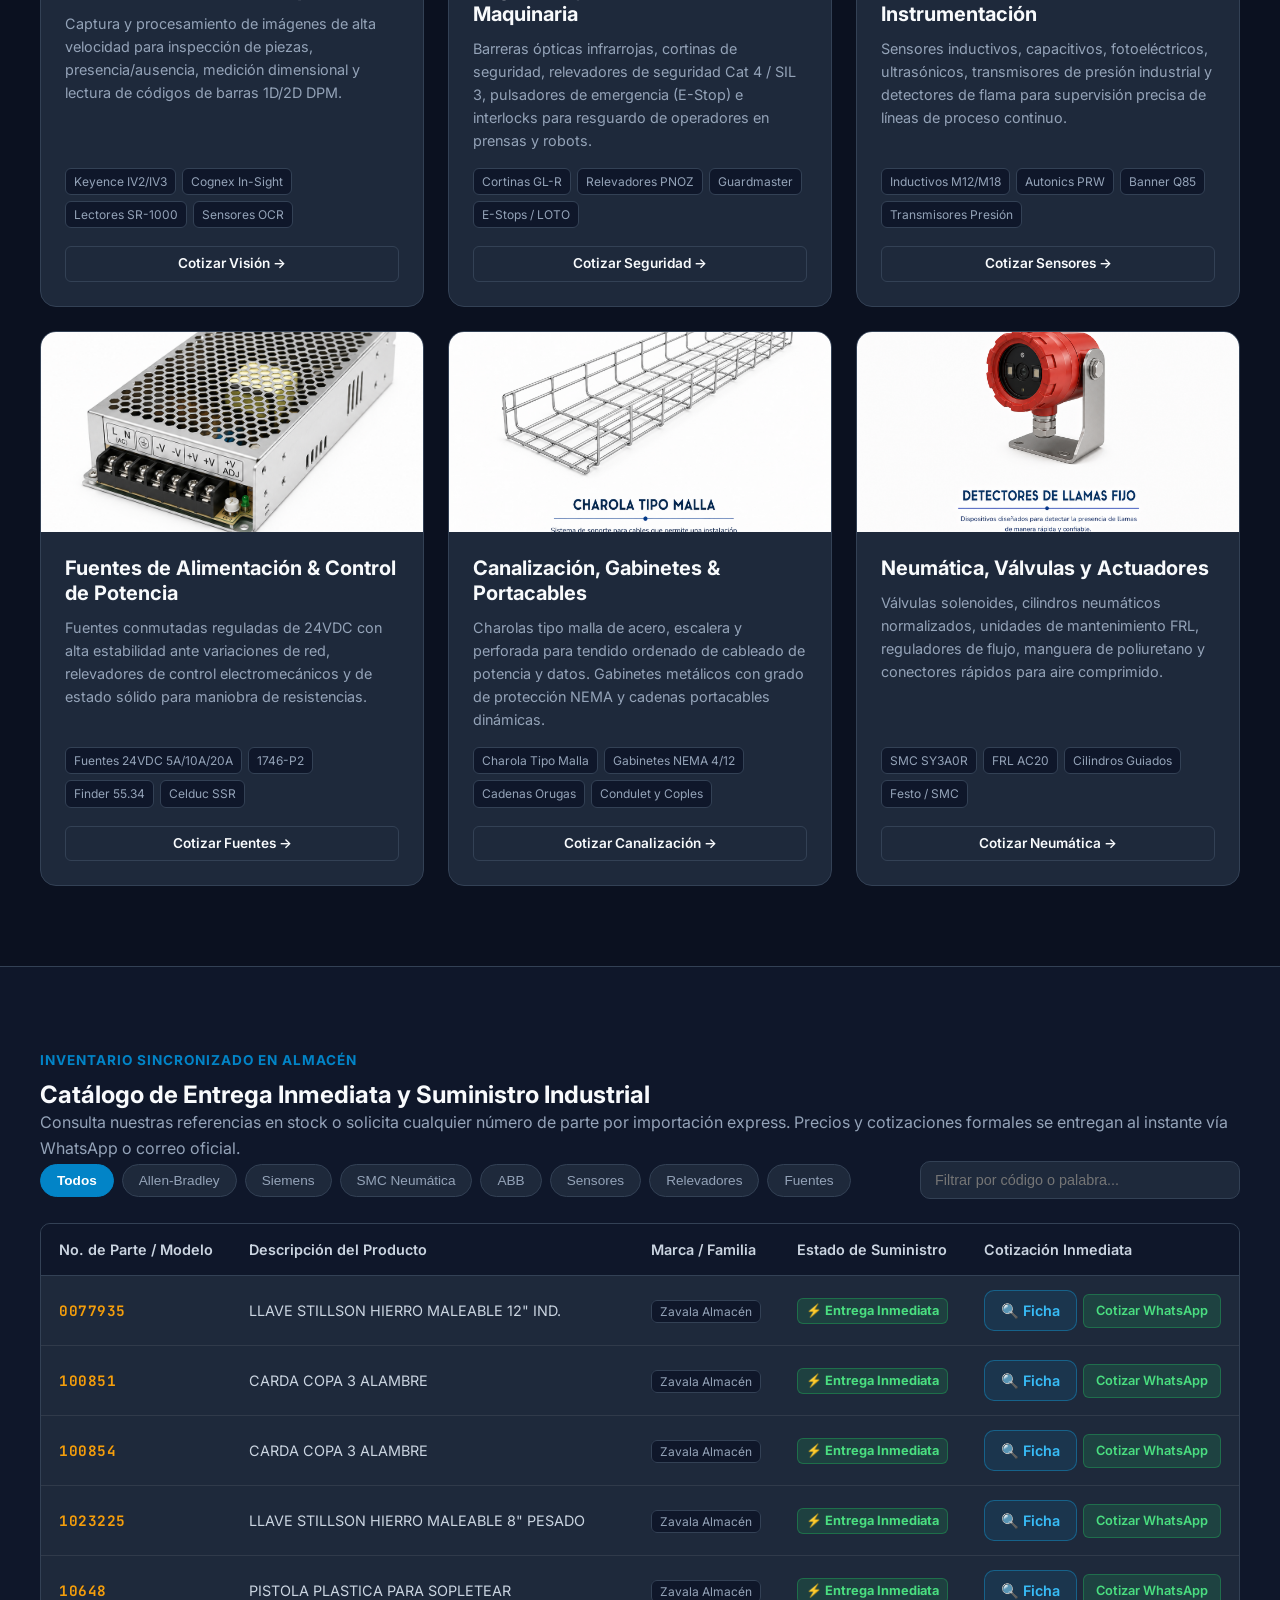
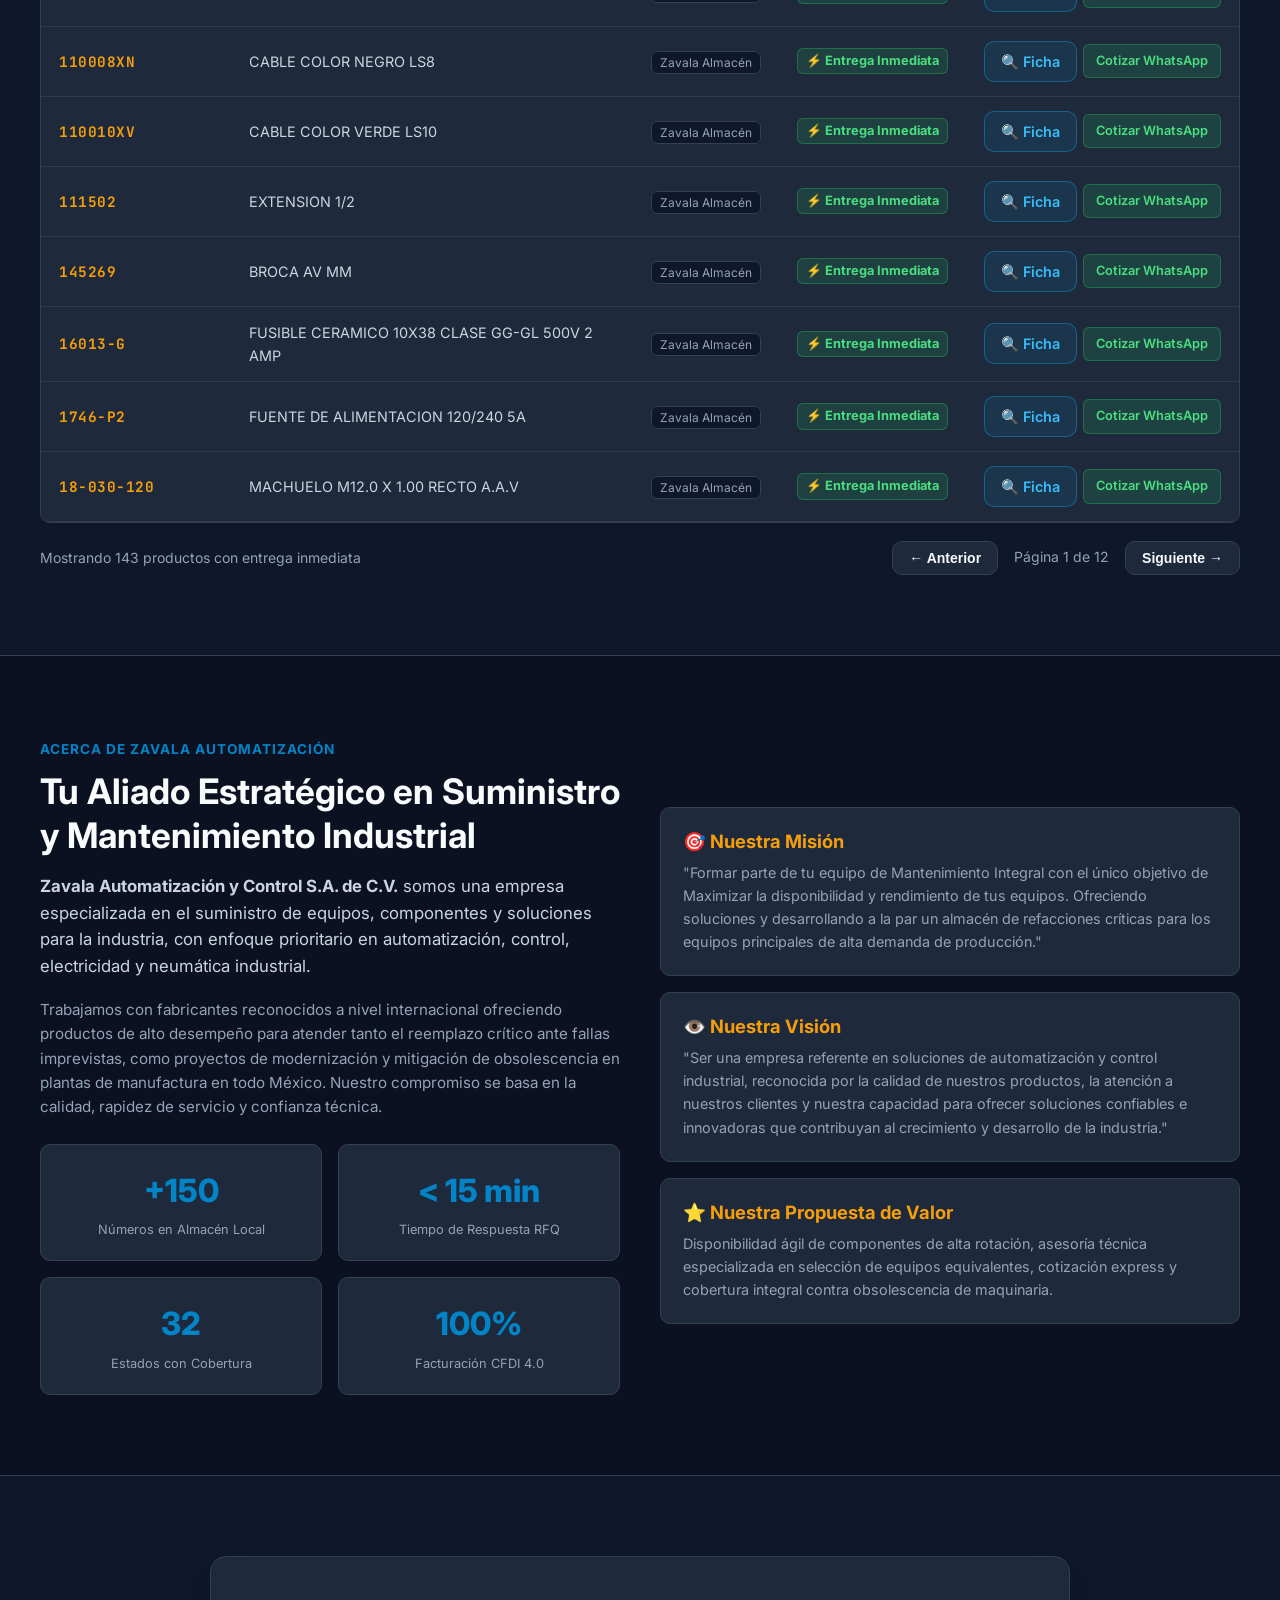
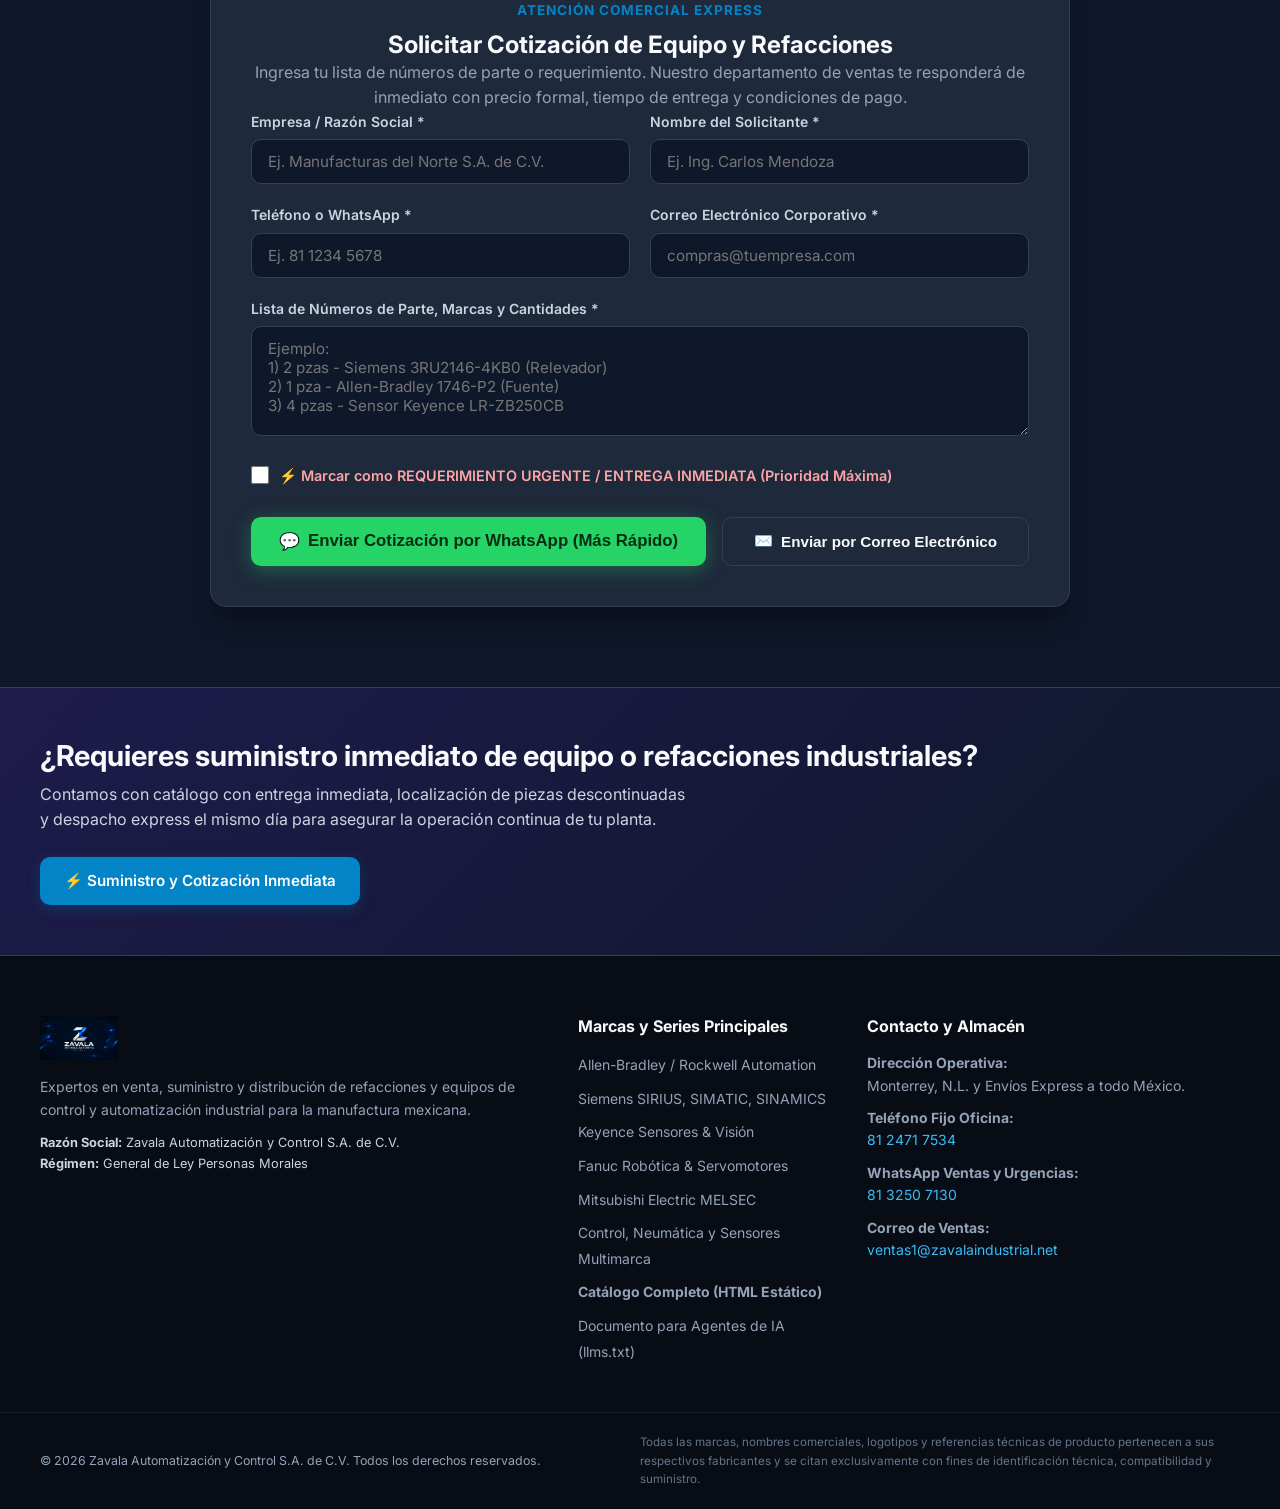
==== commit 0a7f4dbd: "feat(web): add single product page, enable odoo catalog, remove rfc and sensitive address" ====
--- a/index.html
+++ b/index.html
@@ -4,13 +4,13 @@
   <meta charset="UTF-8">
   <meta name="viewport" content="width=device-width, initial-scale=1.0">
   <title>Zavala Automatización y Control | Suministro y Refacciones Industriales en México</title>
-  <meta name="description" content="Suministro urgente de refacciones y equipo de automatización industrial en México. Allen-Bradley, Siemens, Keyence, Fanuc, Mitsubishi, SMC y ABB. Atención inmediata a paros de planta, localización de piezas descontinuadas y crédito a industrias.">
-  <meta name="keywords" content="automatizacion industrial monterrey, refacciones industriales mexico, paros de planta, allen bradley mexico, siemens sirius simatic, 1746-P2, 3RU2146-4KB0, sensores keyence, refacciones fanuc, variadores mitsubishi, venta de plcs">
+  <meta name="description" content="Suministro industrial y catálogo con entrega inmediata de refacciones de automatización en México. Allen-Bradley, Siemens, Keyence, Fanuc, Mitsubishi, SMC y ABB. Localización de piezas descontinuadas y facturación fiscal CFDI 4.0.">
+  <meta name="keywords" content="automatizacion industrial monterrey, refacciones industriales mexico, catalogo entrega inmediata, suministro industrial inmediato, allen bradley mexico, siemens sirius simatic, 1746-P2, 3RU2146-4KB0, sensores keyence, refacciones fanuc, variadores mitsubishi, venta de plcs">
   <link rel="canonical" href="https://zavalaautomatizacionycontrol.com.mx/">
   <link rel="icon" type="image/png" href="assets/img/favicon.png">
   <meta property="og:type" content="website">
   <meta property="og:title" content="Zavala Automatización y Control | Suministro y Refacciones Industriales en México">
-  <meta property="og:description" content="Suministro de equipo y refacciones para la industria en México. Entregas urgentes para paros de planta, crédito a empresas y envíos express.">
+  <meta property="og:description" content="Suministro de equipo y refacciones para la industria en México. Catálogo con entrega inmediata, facturación fiscal CFDI 4.0 y envíos express a todo el país.">
   <meta property="og:url" content="https://zavalaautomatizacionycontrol.com.mx/">
   <meta property="og:image" content="https://zavalaautomatizacionycontrol.com.mx/assets/img/logo-zavala-horizontal.png">
   <link rel="preconnect" href="https://fonts.googleapis.com">
@@ -18,7 +18,7 @@
   <link href="https://fonts.googleapis.com/css2?family=Inter:wght@400;500;600;700;800&family=JetBrains+Mono:wght@500;700&display=swap" rel="stylesheet">
   <link rel="stylesheet" href="assets/css/styles.css">
   <script type="application/ld+json">
-  {"@context":"https://schema.org","@graph":[{"@type":"LocalBusiness","@id":"https://zavalaautomatizacionycontrol.com.mx/#organization","name":"Zavala Automatización y Control S.A. de C.V.","legalName":"Zavala Automatización y Control S.A. de C.V.","taxID":"ZAC200629JK2","url":"https://zavalaautomatizacionycontrol.com.mx/","logo":"https://zavalaautomatizacionycontrol.com.mx/assets/img/logo-zavala-horizontal.png","image":"https://zavalaautomatizacionycontrol.com.mx/assets/img/hero-bg.jpg","telephone":"+528124717534","email":"ventas1@zavalaindustrial.net","priceRange":"$$","address":{"@type":"PostalAddress","streetAddress":"Hacienda San Ignacio 103","addressLocality":"San Nicolás de los Garza / Monterrey","addressRegion":"Nuevo León","postalCode":"66477","addressCountry":"MX"},"areaServed":[{"@type":"Country","name":"México"},{"@type":"State","name":"Nuevo León"},{"@type":"State","name":"Coahuila"},{"@type":"State","name":"Querétaro"},{"@type":"State","name":"Guanajuato"},{"@type":"State","name":"San Luis Potosí"}],"openingHoursSpecification":[{"@type":"OpeningHoursSpecification","dayOfWeek":["Monday","Tuesday","Wednesday","Thursday","Friday"],"opens":"08:00","closes":"18:30"},{"@type":"OpeningHoursSpecification","dayOfWeek":["Saturday"],"opens":"09:00","closes":"14:00"}]},{"@type":"WebSite","@id":"https://zavalaautomatizacionycontrol.com.mx/#website","url":"https://zavalaautomatizacionycontrol.com.mx/","name":"Zavala Automatización y Control","potentialAction":{"@type":"SearchAction","target":"https://zavalaautomatizacionycontrol.com.mx/?q={search_term_string}","query-input":"required name=search_term_string"}},{"@type":"FAQPage","mainEntity":[{"@type":"Question","name":"¿Cómo atiende Zavala los paros de planta urgentes en Monterrey y México?","acceptedAnswer":{"@type":"Answer","text":"Contamos con protocolo de respuesta inmediata en menos de 15 minutos vía WhatsApp (81 3250 7130) y despacho el mismo día para paros de línea en Nuevo León, Coahuila, Bajío y toda la República Mexicana."}},{"@type":"Question","name":"¿Suministran números de parte críticos como Siemens 3RU2146-4KB0 y Allen-Bradley 1746-P2?","acceptedAnswer":{"@type":"Answer","text":"Sí, disponemos de stock y red de suministro express para contactores y relevadores Siemens SIRIUS (3RT, 3RU, 3RU2146-4KB0), fuentes SLC 500 Allen-Bradley (1746-P2), módulos ControlLogix 1756, CompactLogix 1769 y sensores Keyence."}},{"@type":"Question","name":"¿Ofrecen crédito comercial y facturación CFDI 4.0 a empresas industriales?","acceptedAnswer":{"@type":"Answer","text":"Sí, emitimos facturas fiscales CFDI 4.0 con el RFC ZAC200629JK2 y abrimos líneas de crédito comercial para compras corporativas de plantas de manufactura y maquiladoras."}},{"@type":"Question","name":"¿Qué cobertura y tiempos de entrega tienen para envíos de refacciones en México?","acceptedAnswer":{"@type":"Answer","text":"Entregamos de forma local inmediata en el Área Metropolitana de Monterrey / San Nicolás y realizamos envíos express el mismo día a los 32 estados mediante DHL Express, FedEx y transporte dedicado."}},{"@type":"Question","name":"¿Pueden conseguir refacciones descontinuadas o difíciles de encontrar?","acceptedAnswer":{"@type":"Answer","text":"Sí, contamos con alianzas con centros de distribución y almacenes internacionales para localizar piezas descontinuadas, legacy y reemplazos directos para maquinaria industrial."}}]}]}
+  {"@context":"https://schema.org","@graph":[{"@type":"LocalBusiness","@id":"https://zavalaautomatizacionycontrol.com.mx/#organization","name":"Zavala Automatización y Control S.A. de C.V.","legalName":"Zavala Automatización y Control S.A. de C.V.","url":"https://zavalaautomatizacionycontrol.com.mx/","logo":"https://zavalaautomatizacionycontrol.com.mx/assets/img/logo-zavala-horizontal.png","image":"https://zavalaautomatizacionycontrol.com.mx/assets/img/hero-bg.jpg","telephone":"+528124717534","email":"ventas1@zavalaindustrial.net","priceRange":"$$","address":{"@type":"PostalAddress","addressLocality":"Monterrey","addressRegion":"Nuevo León","addressCountry":"MX"},"areaServed":[{"@type":"Country","name":"México"},{"@type":"State","name":"Nuevo León"},{"@type":"State","name":"Coahuila"},{"@type":"State","name":"Querétaro"},{"@type":"State","name":"Guanajuato"},{"@type":"State","name":"San Luis Potosí"}],"openingHoursSpecification":[{"@type":"OpeningHoursSpecification","dayOfWeek":["Monday","Tuesday","Wednesday","Thursday","Friday"],"opens":"08:00","closes":"18:30"},{"@type":"OpeningHoursSpecification","dayOfWeek":["Saturday"],"opens":"09:00","closes":"14:00"}]},{"@type":"WebSite","@id":"https://zavalaautomatizacionycontrol.com.mx/#website","url":"https://zavalaautomatizacionycontrol.com.mx/","name":"Zavala Automatización y Control","potentialAction":{"@type":"SearchAction","target":"https://zavalaautomatizacionycontrol.com.mx/?q={search_term_string}","query-input":"required name=search_term_string"}},{"@type":"FAQPage","mainEntity":[{"@type":"Question","name":"¿Cómo garantiza Zavala el suministro y entregas inmediatas en Monterrey y México?","acceptedAnswer":{"@type":"Answer","text":"Contamos con catálogo con entrega inmediata, protocolo de respuesta rápida en menos de 15 minutos vía WhatsApp (81 3250 7130) y despacho el mismo día para envíos a Nuevo León, Coahuila, Bajío y toda la República Mexicana."}},{"@type":"Question","name":"¿Suministran números de parte críticos como Siemens 3RU2146-4KB0 y Allen-Bradley 1746-P2?","acceptedAnswer":{"@type":"Answer","text":"Sí, disponemos de stock y red de suministro express para contactores y relevadores Siemens SIRIUS (3RT, 3RU, 3RU2146-4KB0), fuentes SLC 500 Allen-Bradley (1746-P2), módulos ControlLogix 1756, CompactLogix 1769 y sensores Keyence."}},{"@type":"Question","name":"¿Emiten facturación fiscal CFDI 4.0 a empresas industriales?","acceptedAnswer":{"@type":"Answer","text":"Sí, emitimos facturas fiscales CFDI 4.0 válidas para compras corporativas de plantas de manufactura y maquiladoras en todo México."}},{"@type":"Question","name":"¿Qué cobertura y tiempos de entrega tienen para envíos de refacciones en México?","acceptedAnswer":{"@type":"Answer","text":"Entregamos de forma local inmediata en el Área Metropolitana de Monterrey y Envíos a todo México y realizamos envíos express el mismo día a los 32 estados mediante DHL Express, FedEx y transporte dedicado."}},{"@type":"Question","name":"¿Pueden conseguir refacciones descontinuadas o difíciles de encontrar?","acceptedAnswer":{"@type":"Answer","text":"Sí, contamos con alianzas con centros de distribución y almacenes internacionales para localizar piezas descontinuadas, legacy y reemplazos directos para maquinaria industrial."}}]}]}
   </script>
 </head>
 <body>
@@ -26,11 +26,11 @@
   <div class="topbar">
     <div class="container topbar-content">
       <div class="topbar-left">
-        <span class="badge-urgent">⚡ Suministro Urgente para la Industria</span>
+        <span class="badge-urgent">⚡ Catálogo con Entrega Inmediata</span>
         <span class="divider">|</span>
         <span>🚚 Envíos Express a Todo México</span>
         <span class="divider">|</span>
-        <span>🏢 Facturación CFDI 4.0 & Crédito a Plantas</span>
+        <span>📄 Facturación Fiscal CFDI 4.0</span>
       </div>
       <div class="topbar-right">
         <a href="tel:8124717534" class="topbar-link"><span class="icon">📞</span> Oficina: 81 2471 7534</a>
@@ -46,6 +46,7 @@
         <img src="assets/img/logo-zavala-horizontal.png" alt="Zavala Automatización y Control S.A. de C.V." class="brand-logo" width="220" height="48">
       </a>
       <nav class="main-nav">
+        <a href="#catalogo" class="nav-link">Catálogo con Entrega Inmediata</a>
         <a href="#marcas" class="nav-link">Marcas Líderes</a>
         <a href="#equipos" class="nav-link">Equipos y Soluciones</a>
         <a href="#nosotros" class="nav-link">Nosotros</a>
@@ -62,9 +63,9 @@
     <section class="hero-section">
       <div class="hero-overlay"></div>
       <div class="container hero-content">
-        <div class="hero-badge-pill"><span>⚡ ALMACÉN CENTRAL & SUMINISTRO INDUSTRIAL URGENTE</span></div>
+        <div class="hero-badge-pill"><span>⚡ CATÁLOGO CON ENTREGA INMEDIATA & SUMINISTRO INDUSTRIAL</span></div>
         <h1 class="hero-title">Venta y Suministro de Equipo y Refacciones de <span class="highlight-amber">Automatización Industrial</span> en <span class="highlight-cyan">México</span></h1>
-        <p class="hero-subtitle">Atención prioritaria para <strong>paros de planta</strong>, localización de piezas descontinuadas y componentes críticos en <strong>Allen-Bradley, Siemens, Keyence, Fanuc, Mitsubishi, SMC y ABB</strong>.</p>
+        <p class="hero-subtitle">Suministro industrial inmediato, <strong>catálogo con entrega inmediata</strong>, localización de piezas descontinuadas y componentes críticos en <strong>Allen-Bradley, Siemens, Keyence, Fanuc, Mitsubishi, SMC y ABB</strong>.</p>
         <div class="hero-search-wrapper">
           <div class="hero-search-box">
             <input type="text" id="hero-search-input" class="search-input-field" placeholder="Escribe cualquier No. de Parte o Modelo (ej. 3RU2146-4KB0, 1746-P2, FS-N41N, S7-1200)..." autocomplete="off">
@@ -97,7 +98,7 @@
       <div class="container differentiators-grid">
         <div class="diff-card">
           <div class="diff-icon">⚡</div>
-          <div class="diff-info"><h3>Entregas para Paros de Planta</h3><p>Respuesta inmediata y despacho el mismo día para minimizar costos por líneas detenidas.</p></div>
+          <div class="diff-info"><h3>Catálogo con Entrega Inmediata</h3><p>Respuesta inmediata y despacho el mismo día para mantener la continuidad de tus operaciones industriales.</p></div>
         </div>
         <div class="diff-card">
           <div class="diff-icon">🚚</div>
@@ -109,7 +110,7 @@
         </div>
         <div class="diff-card">
           <div class="diff-icon">🏢</div>
-          <div class="diff-info"><h3>Facturación CFDI & Crédito</h3><p>Cumplimiento fiscal 4.0 (RFC: ZAC200629JK2) y apertura de líneas de crédito para plantas e industrias.</p></div>
+          <div class="diff-info"><h3>Facturación Fiscal CFDI 4.0</h3><p>Cumplimiento fiscal 4.0 inmediato para compras corporativas, plantas de manufactura e industrias en todo México.</p></div>
         </div>
       </div>
     </section>
@@ -228,8 +229,8 @@
             <img src="assets/img/equipo-cortinas-seguridad.png" alt="Seguridad Industrial y Cortinas Ópticas" class="category-card-img" loading="lazy">
             <div class="category-card-body">
               <h3>Seguridad y Protección de Maquinaria</h3>
-              <p>Barreras ópticas infrarrojas, cortinas de seguridad, relevadores de seguridad Cat 4 / SIL 3, paros de emergencia e interlocks para resguardo de operadores en prensas y robots.</p>
-              <div class="category-tags"><span class="tech-tag">Cortinas GL-R</span><span class="tech-tag">Relevadores PNOZ</span><span class="tech-tag">Guardmaster</span><span class="tech-tag">Paros LOTO</span></div>
+              <p>Barreras ópticas infrarrojas, cortinas de seguridad, relevadores de seguridad Cat 4 / SIL 3, pulsadores de emergencia (E-Stop) e interlocks para resguardo de operadores en prensas y robots.</p>
+              <div class="category-tags"><span class="tech-tag">Cortinas GL-R</span><span class="tech-tag">Relevadores PNOZ</span><span class="tech-tag">Guardmaster</span><span class="tech-tag">E-Stops / LOTO</span></div>
               <a href="https://wa.me/5218132507130?text=Hola%20Zavala%2C%20requiero%20cotizar%20cortinas%20o%20relevadores%20de%20seguridad" target="_blank" class="btn btn-outline-sm">Cotizar Seguridad →</a>
             </div>
           </div>
@@ -274,11 +275,11 @@
     </section>
 
     <!-- 7. Catálogo en Vivo Sincronizado (149 Productos) -->
-    <section class="section-live-catalog" id="catalogo" style="display: none;">
+    <section class="section-live-catalog" id="catalogo">
       <div class="container">
         <div class="section-header">
           <span class="section-tag">Inventario Sincronizado en Almacén</span>
-          <h2>Catálogo de Partes y Refacciones para Cotización Inmediata</h2>
+          <h2>Catálogo de Entrega Inmediata y Suministro Industrial</h2>
           <p>Consulta nuestras referencias en stock o solicita cualquier número de parte por importación express. Precios y cotizaciones formales se entregan al instante vía WhatsApp o correo oficial.</p>
         </div>
         <div class="catalog-controls">
@@ -387,7 +388,7 @@
             </div>
             <div class="form-group-full form-check">
               <input type="checkbox" id="rfq-urgente">
-              <label for="rfq-urgente">🚨 Marcar como REQUERIMIENTO URGENTE / PARO DE PLANTA (Prioridad Máxima)</label>
+              <label for="rfq-urgente">⚡ Marcar como REQUERIMIENTO URGENTE / ENTREGA INMEDIATA (Prioridad Máxima)</label>
             </div>
             <div class="rfq-actions">
               <button type="button" id="btn-rfq-wa" class="btn btn-wa-large" style="flex: 1;"><span>💬</span> Enviar Cotización por WhatsApp (Más Rápido)</button>
@@ -402,11 +403,11 @@
     <section class="section-urgent-banner">
       <div class="container urgent-banner-box">
         <div class="urgent-text">
-          <h2>¿Tienes una línea de producción detenida ahora mismo?</h2>
-          <p>No arriesgues multas ni retrasos en entregas. Nuestro equipo de respuesta inmediata atiende contingencias las 24 horas para localizar y despachar la refacción que necesitas.</p>
+          <h2>¿Requieres suministro inmediato de equipo o refacciones industriales?</h2>
+          <p>Contamos con catálogo con entrega inmediata, localización de piezas descontinuadas y despacho express el mismo día para asegurar la operación continua de tu planta.</p>
         </div>
         <div class="urgent-actions">
-          <a href="https://wa.me/5218132507130?text=Hola%20Zavala%2C%20requiero%20cotizar%20una%20refacci%C3%B3n%20urgente" target="_blank" class="btn btn-primary">🚨 Atención Inmediata a Paro de Planta</a>
+          <a href="https://wa.me/5218132507130?text=Hola%20Zavala%2C%20requiero%20cotizar%20una%20refacci%C3%B3n%20urgente" target="_blank" class="btn btn-primary">⚡ Suministro y Cotización Inmediata</a>
         </div>
       </div>
     </section>
@@ -418,7 +419,7 @@
       <div class="footer-col footer-about">
         <img src="assets/img/logo-zavala-horizontal.png" alt="Zavala Automatización y Control" class="footer-logo" width="220">
         <p>Expertos en venta, suministro y distribución de refacciones y equipos de control y automatización industrial para la manufactura mexicana.</p>
-        <p class="company-legal"><strong>Razón Social:</strong> Zavala Automatización y Control S.A. de C.V.<br><strong>RFC:</strong> ZAC200629JK2<br><strong>Régimen:</strong> General de Ley Personas Morales</p>
+        <p class="company-legal"><strong>Razón Social:</strong> Zavala Automatización y Control S.A. de C.V.<br><strong>Régimen:</strong> General de Ley Personas Morales</p>
       </div>
       <div class="footer-col">
         <h4>Marcas y Series Principales</h4>
@@ -435,7 +436,7 @@
       </div>
       <div class="footer-col">
         <h4>Contacto y Almacén</h4>
-        <p class="footer-contact-item"><strong>Dirección Operativa:</strong><br>Hacienda San Ignacio 103, C.P. 66477,<br>San Nicolás de los Garza / Monterrey, Nuevo León, México.</p>
+        <p class="footer-contact-item"><strong>Dirección Operativa:</strong><br>Monterrey, N.L. y Envíos Express a todo México.</p>
         <p class="footer-contact-item"><strong>Teléfono Fijo Oficina:</strong><br><a href="tel:8124717534">81 2471 7534</a></p>
         <p class="footer-contact-item"><strong>WhatsApp Ventas y Urgencias:</strong><br><a href="https://wa.me/5218132507130" target="_blank">81 3250 7130</a></p>
         <p class="footer-contact-item"><strong>Correo de Ventas:</strong><br><a href="mailto:ventas1@zavalaindustrial.net">ventas1@zavalaindustrial.net</a></p>
